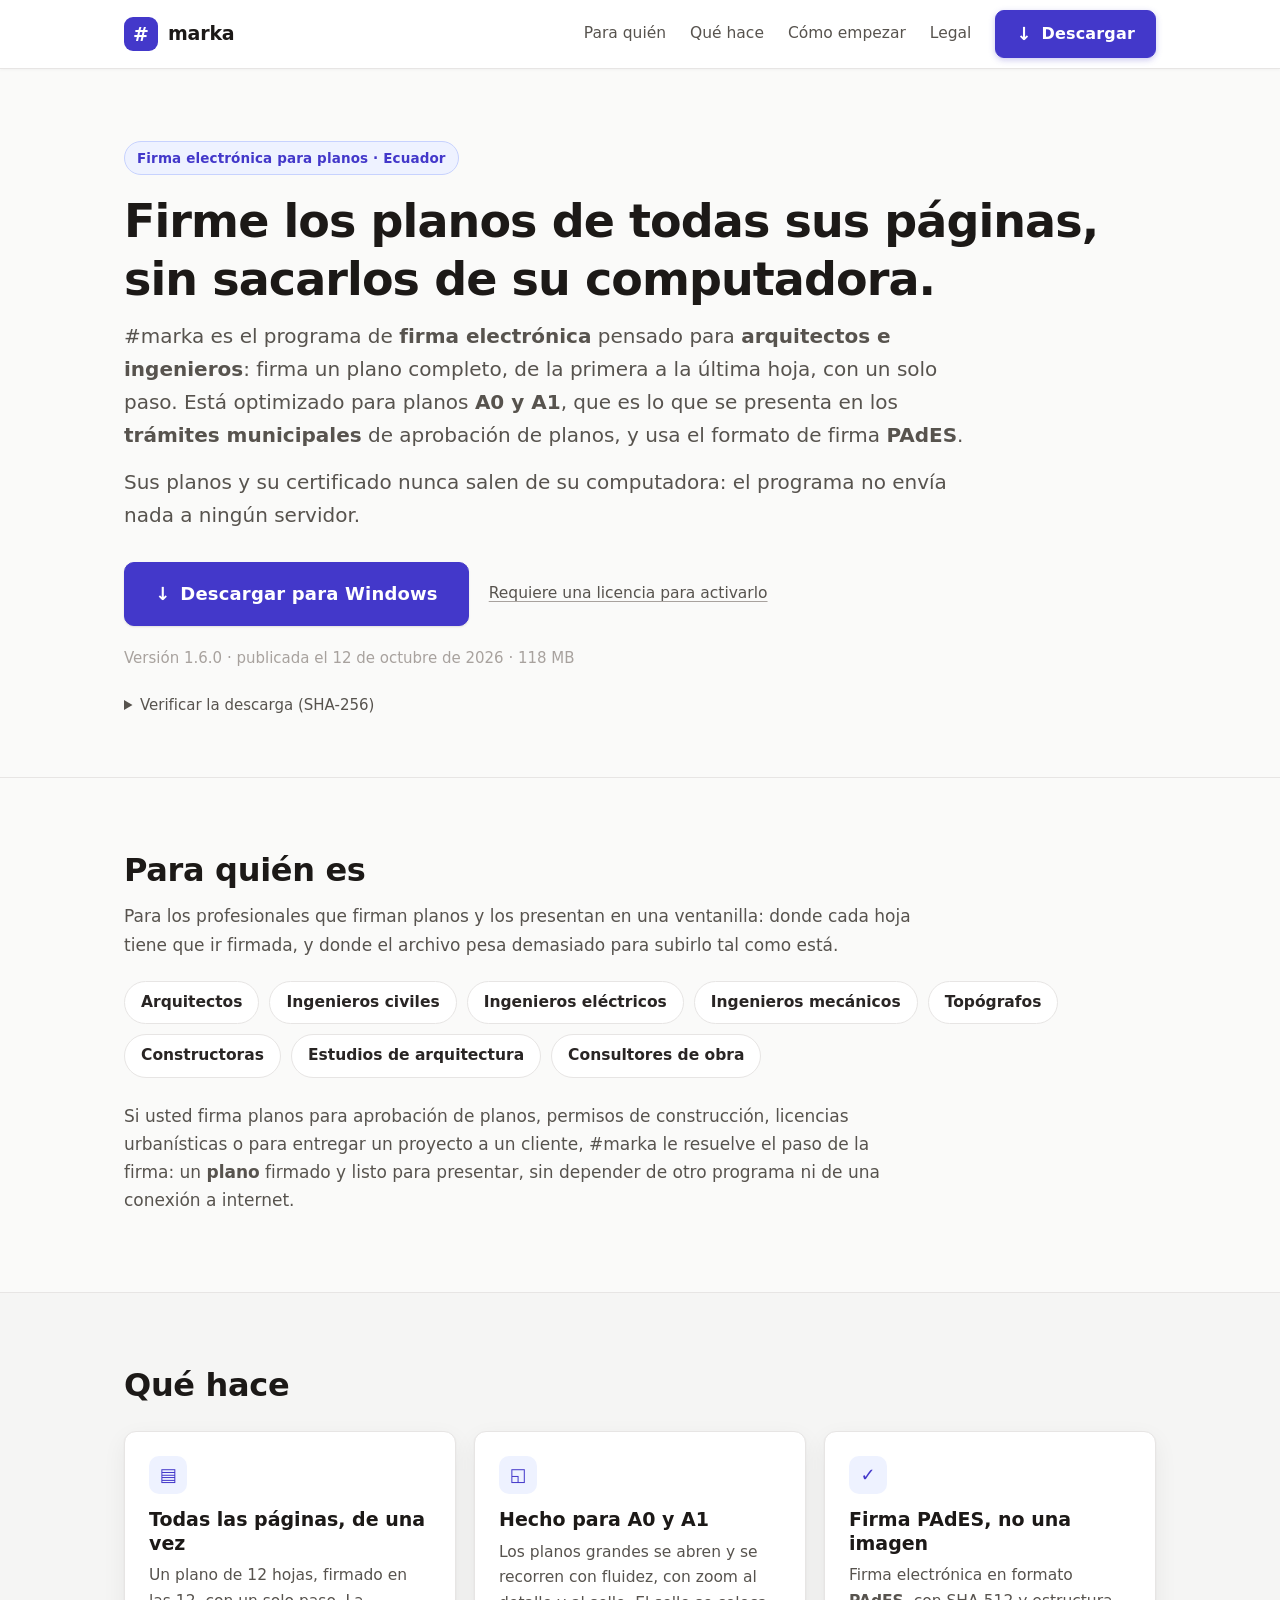
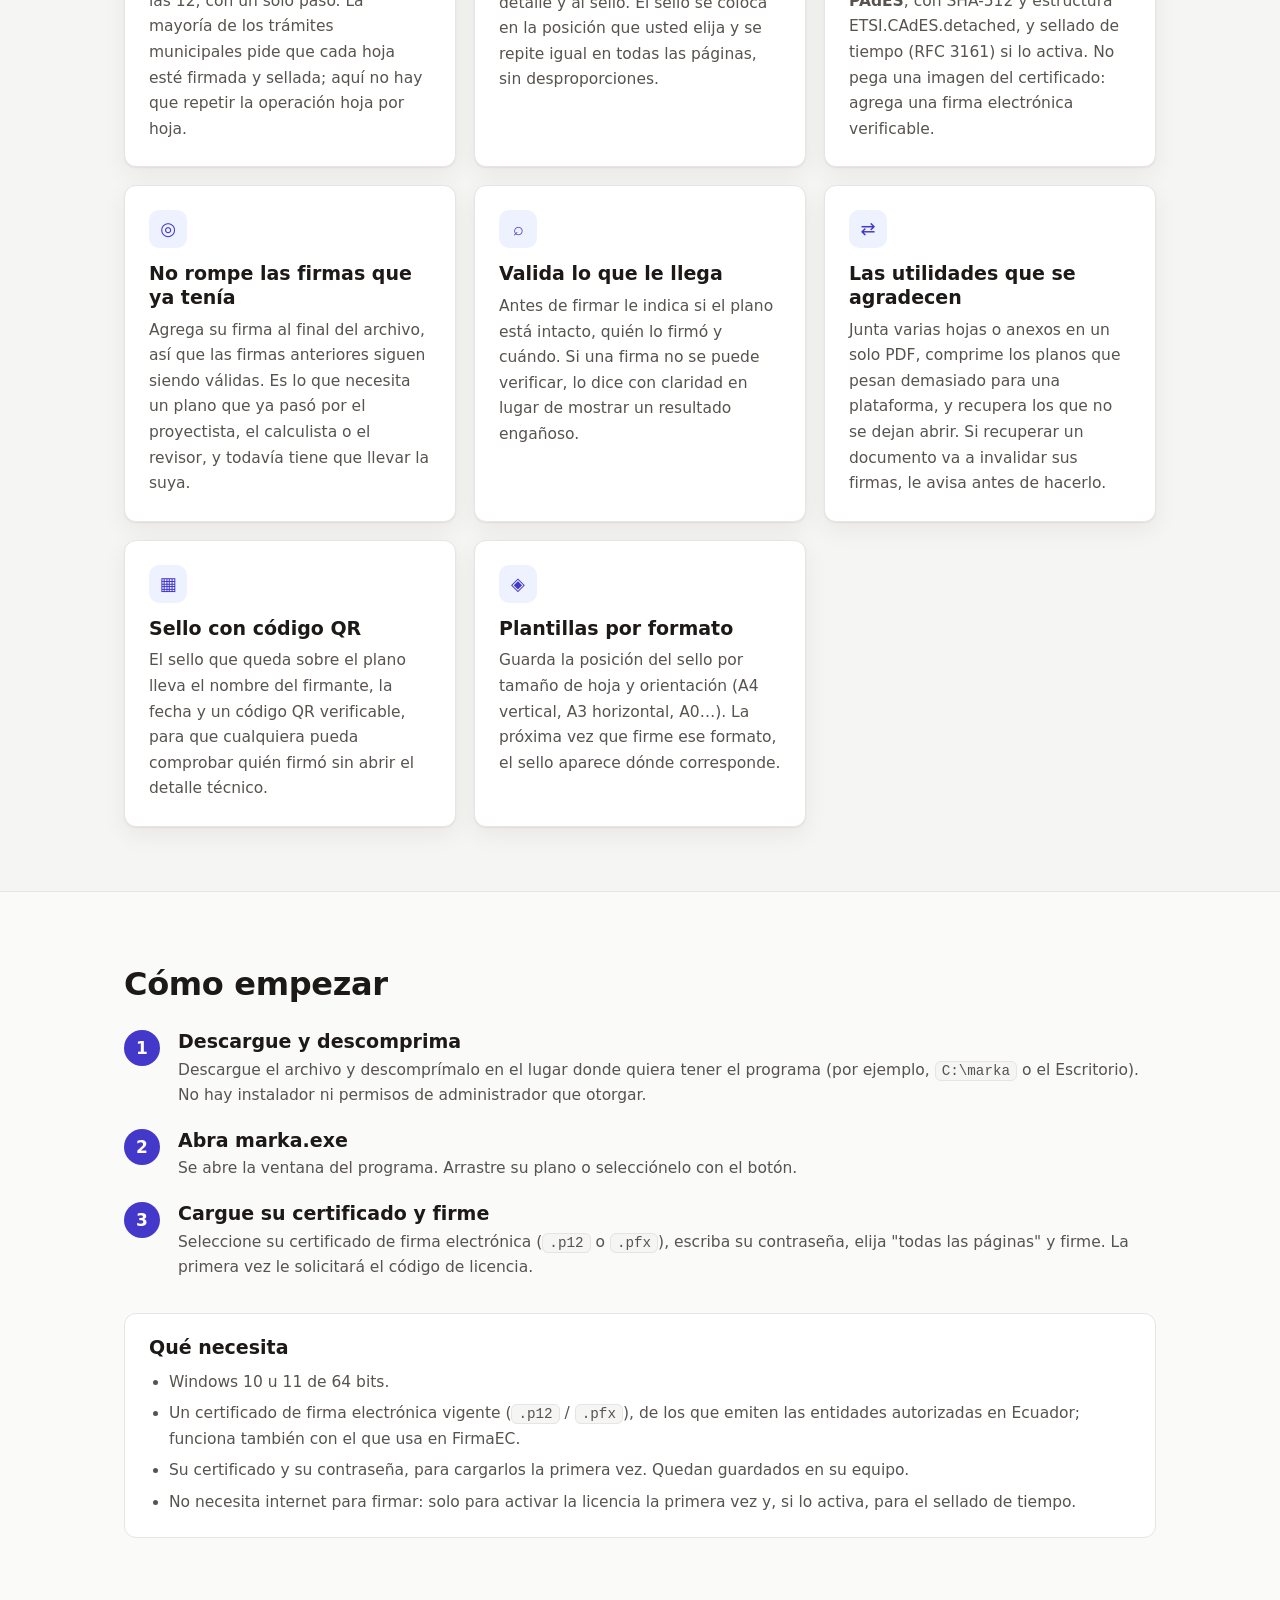
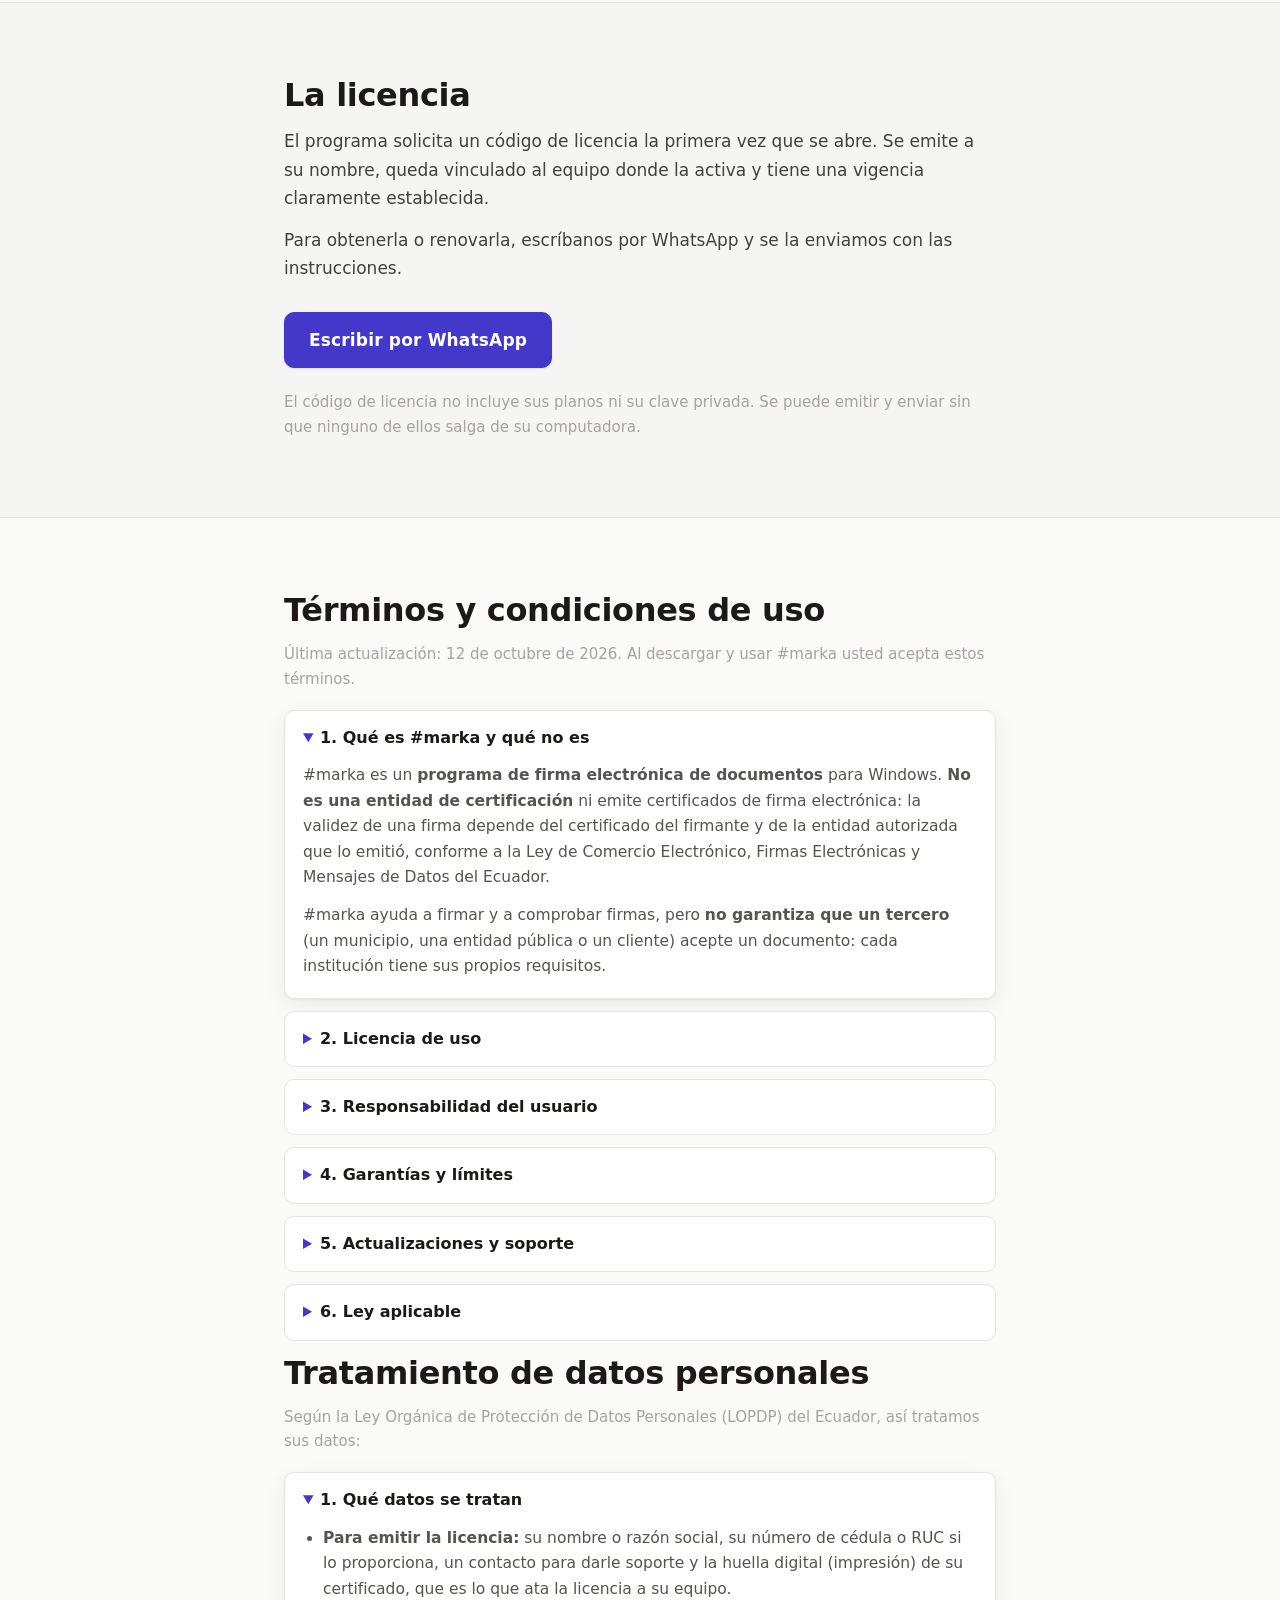
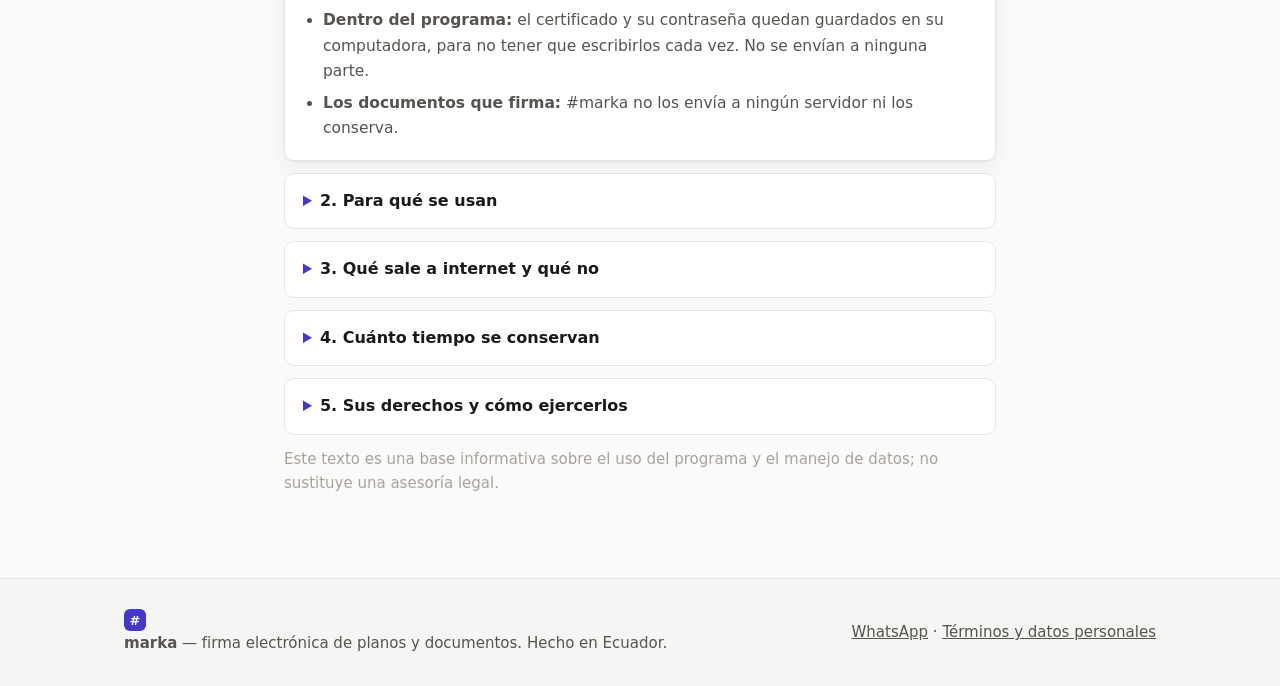
==== index.html @ deaefb33 "Contraste del boton de la barra: la regla del menu le ganaba en especificidad Medido en la pagina pu" ====
<!DOCTYPE html>
<html lang="es-EC">
<head>
<meta charset="utf-8">
<meta name="viewport" content="width=device-width, initial-scale=1">
<title>Firma electrónica de planos en Ecuador | #marka — firme planos A0 y A1</title>
<meta name="description" content="Firma electrónica de planos para arquitectos e ingenieros en Ecuador. Firme todas las páginas de un plano A0 o A1 de una vez, como piden los trámites municipales. Firma PAdES, sin subir los documentos a internet.">
<meta name="keywords" content="firma electronica Ecuador, firmar planos, firma de planos A0, firma electronica A1, arquitectos, ingenieros, tramites municipales, aprobacion de planos, PAdES, certificado de firma electronica">
<meta name="robots" content="index, follow">
<meta name="author" content="#marka">
<meta name="geo.region" content="EC">
<link rel="canonical" href="https://nova-21.github.io/marka/">
<link rel="icon" href="assets/marca.svg">
<link rel="stylesheet" href="styles.css?v=2">
<meta property="og:type" content="website">
<meta property="og:locale" content="es_EC">
<meta property="og:title" content="Firma electrónica de planos en Ecuador — #marka">
<meta property="og:description" content="Firme planos A0 y A1 en todas las páginas de una vez, con firma electrónica PAdES. Para arquitectos e ingenieros, sin subir los planos a internet.">
<meta property="og:url" content="https://nova-21.github.io/marka/">
<script type="application/ld+json">
{
  "@context": "https://schema.org",
  "@type": "SoftwareApplication",
  "name": "#marka",
  "alternateName": "marka firma electrónica de planos",
  "description": "Programa de firma electrónica para planos y documentos, pensado para arquitectos e ingenieros del Ecuador: firma todas las páginas de un plano A0 o A1 de una vez con firma PAdES, valida firmas existentes, une, comprime y repara PDF sin subir los documentos a internet.",
  "applicationCategory": "BusinessApplication",
  "applicationSubCategory": "Firma electrónica de documentos",
  "operatingSystem": "Windows 10, Windows 11 (64 bits)",
  "inLanguage": "es-EC",
  "areaServed": {"@type": "Country", "name": "Ecuador"},
  "featureList": [
    "Firma todas las páginas de un plano en un solo paso",
    "Optimizado para planos A0 y A1",
    "Firma electrónica PAdES (SHA-512, sellado de tiempo opcional)",
    "No invalida las firmas que el documento ya tenía",
    "Validación de firmas existentes",
    "Unir, comprimir y reparar PDF",
    "Código QR con los datos del firmante en el sello"
  ],
  "url": "https://nova-21.github.io/marka/",
  "downloadUrl": "https://github.com/nova-21/marka/releases/latest/download/marka-win64.zip",
  "publisher": {"@type": "Organization", "name": "#marka", "areaServed": "EC"}
}
</script>
</head>
<body>

<header class="barra">
  <div class="contenido fila">
    <a class="marca" href="#inicio">
      <span class="logo" aria-hidden="true">#</span>
      <span class="marca-texto">marka</span>
    </a>
    <nav class="navegacion">
      <a href="#para-quien">Para quién</a>
      <a href="#que-hace">Qué hace</a>
      <a href="#como">Cómo empezar</a>
      <a href="#legal">Legal</a>
      <a class="boton boton-descarga" href="#" data-descarga>
        <span class="icono-descarga" aria-hidden="true">↓</span> Descargar
      </a>
    </nav>
  </div>
</header>

<main id="inicio">

  <section class="presentacion">
    <div class="contenido">
      <p class="etiqueta">Firma electrónica para planos · Ecuador</p>
      <h1>Firme los planos de todas sus páginas, sin sacarlos de su computadora.</h1>
      <p class="entrada">
        #marka es el programa de <strong>firma electrónica</strong> pensado para
        <strong>arquitectos e ingenieros</strong>: firma un plano completo, de la primera a la última
        hoja, con un solo paso. Está optimizado para planos <strong>A0 y A1</strong>, que es lo que
        se presenta en los <strong>trámites municipales</strong> de aprobación de planos, y usa el
        formato de firma <strong>PAdES</strong>.
      </p>
      <p class="entrada">
        Sus planos y su certificado nunca salen de su computadora: el programa no envía nada a
        ningún servidor.
      </p>

      <div class="acciones">
        <a class="boton boton-grande" href="#" data-descarga>
          <span class="icono-descarga" aria-hidden="true">↓</span>
          Descargar para Windows
        </a>
        <a class="enlace-secundario" href="#licencia">Requiere una licencia para activarlo</a>
      </div>

      <p class="detalle-version">
        Versión <span data-version>1.6.0</span>
        <span data-fecha></span>
        <span data-peso></span>
      </p>
      <details class="firma-archivo">
        <summary>Verificar la descarga (SHA-256)</summary>
        <p>Al finalizar la descarga puede comprobar que el archivo llegó completo. El código debe
          coincidir exactamente con este:</p>
        <code data-sha256>—</code>
      </details>
    </div>
  </section>

  <section id="para-quien" class="bloque">
    <div class="contenido">
      <h2>Para quién es</h2>
      <p class="entrada-chica">
        Para los profesionales que firman planos y los presentan en una ventanilla: donde cada hoja
        tiene que ir firmada, y donde el archivo pesa demasiado para subirlo tal como está.
      </p>
      <div class="publico">
        <span class="chip">Arquitectos</span>
        <span class="chip">Ingenieros civiles</span>
        <span class="chip">Ingenieros eléctricos</span>
        <span class="chip">Ingenieros mecánicos</span>
        <span class="chip">Topógrafos</span>
        <span class="chip">Constructoras</span>
        <span class="chip">Estudios de arquitectura</span>
        <span class="chip">Consultores de obra</span>
      </div>
      <p class="entrada-chica">
        Si usted firma planos para aprobación de planos, permisos de construcción, licencias
        urbanísticas o para entregar un proyecto a un cliente, #marka le resuelve el paso de la
        firma: un <strong>plano</strong> firmado y listo para presentar, sin depender de otro
        programa ni de una conexión a internet.
      </p>
    </div>
  </section>

  <section id="que-hace" class="bloque bloque-suave">
    <div class="contenido">
      <h2>Qué hace</h2>
      <div class="tarjetas">

        <article class="tarjeta">
          <span class="simbolo" aria-hidden="true">▤</span>
          <h3>Todas las páginas, de una vez</h3>
          <p>Un plano de 12 hojas, firmado en las 12, con un solo paso. La mayoría de los trámites
            municipales pide que cada hoja esté firmada y sellada; aquí no hay que repetir la
            operación hoja por hoja.</p>
        </article>

        <article class="tarjeta">
          <span class="simbolo" aria-hidden="true">◱</span>
          <h3>Hecho para A0 y A1</h3>
          <p>Los planos grandes se abren y se recorren con fluidez, con zoom al detalle y al sello.
            El sello se coloca en la posición que usted elija y se repite igual en todas las
            páginas, sin desproporciones.</p>
        </article>

        <article class="tarjeta">
          <span class="simbolo" aria-hidden="true">✓</span>
          <h3>Firma PAdES, no una imagen</h3>
          <p>Firma electrónica en formato <strong>PAdES</strong>, con SHA-512 y estructura
            ETSI.CAdES.detached, y sellado de tiempo (RFC 3161) si lo activa. No pega una imagen
            del certificado: agrega una firma electrónica verificable.</p>
        </article>

        <article class="tarjeta">
          <span class="simbolo" aria-hidden="true">◎</span>
          <h3>No rompe las firmas que ya tenía</h3>
          <p>Agrega su firma al final del archivo, así que las firmas anteriores siguen siendo
            válidas. Es lo que necesita un plano que ya pasó por el proyectista, el calculista o el
            revisor, y todavía tiene que llevar la suya.</p>
        </article>

        <article class="tarjeta">
          <span class="simbolo" aria-hidden="true">⌕</span>
          <h3>Valida lo que le llega</h3>
          <p>Antes de firmar le indica si el plano está intacto, quién lo firmó y cuándo. Si una
            firma no se puede verificar, lo dice con claridad en lugar de mostrar un resultado
            engañoso.</p>
        </article>

        <article class="tarjeta">
          <span class="simbolo" aria-hidden="true">⇄</span>
          <h3>Las utilidades que se agradecen</h3>
          <p>Junta varias hojas o anexos en un solo PDF, comprime los planos que pesan demasiado
            para una plataforma, y recupera los que no se dejan abrir. Si recuperar un documento va
            a invalidar sus firmas, le avisa antes de hacerlo.</p>
        </article>

        <article class="tarjeta">
          <span class="simbolo" aria-hidden="true">▦</span>
          <h3>Sello con código QR</h3>
          <p>El sello que queda sobre el plano lleva el nombre del firmante, la fecha y un código QR
            verificable, para que cualquiera pueda comprobar quién firmó sin abrir el detalle
            técnico.</p>
        </article>

        <article class="tarjeta">
          <span class="simbolo" aria-hidden="true">◈</span>
          <h3>Plantillas por formato</h3>
          <p>Guarda la posición del sello por tamaño de hoja y orientación (A4 vertical, A3
            horizontal, A0…). La próxima vez que firme ese formato, el sello aparece dónde
            corresponde.</p>
        </article>

      </div>
    </div>
  </section>

  <section id="como" class="bloque">
    <div class="contenido">
      <h2>Cómo empezar</h2>
      <ol class="pasos">
        <li>
          <span class="numero">1</span>
          <div>
            <h3>Descargue y descomprima</h3>
            <p>Descargue el archivo y descomprímalo en el lugar donde quiera tener el programa
              (por ejemplo, <code>C:\marka</code> o el Escritorio). No hay instalador ni permisos de
              administrador que otorgar.</p>
          </div>
        </li>
        <li>
          <span class="numero">2</span>
          <div>
            <h3>Abra marka.exe</h3>
            <p>Se abre la ventana del programa. Arrastre su plano o selecciónelo con el botón.</p>
          </div>
        </li>
        <li>
          <span class="numero">3</span>
          <div>
            <h3>Cargue su certificado y firme</h3>
            <p>Seleccione su certificado de firma electrónica (<code>.p12</code> o <code>.pfx</code>),
              escriba su contraseña, elija "todas las páginas" y firme. La primera vez le solicitará
              el código de licencia.</p>
          </div>
        </li>
      </ol>

      <div class="requisitos">
        <h3>Qué necesita</h3>
        <ul>
          <li>Windows 10 u 11 de 64 bits.</li>
          <li>Un certificado de firma electrónica vigente (<code>.p12</code> / <code>.pfx</code>),
            de los que emiten las entidades autorizadas en Ecuador; funciona también con el que usa
            en FirmaEC.</li>
          <li>Su certificado y su contraseña, para cargarlos la primera vez. Quedan guardados en su
            equipo.</li>
          <li>No necesita internet para firmar: solo para activar la licencia la primera vez y, si
            lo activa, para el sellado de tiempo.</li>
        </ul>
      </div>
    </div>
  </section>

  <section id="licencia" class="bloque bloque-suave">
    <div class="contenido angosto">
      <h2>La licencia</h2>
      <p>
        El programa solicita un código de licencia la primera vez que se abre. Se emite a su nombre,
        queda vinculado al equipo donde la activa y tiene una vigencia claramente establecida.
      </p>
      <p>
        Para obtenerla o renovarla, escríbanos por WhatsApp y se la enviamos con las instrucciones.
      </p>
      <div class="acciones">
        <a class="boton" id="whatsapp" href="#">Escribir por WhatsApp</a>
      </div>
      <p class="nota">
        El código de licencia no incluye sus planos ni su clave privada. Se puede emitir y enviar
        sin que ninguno de ellos salga de su computadora.
      </p>
    </div>
  </section>

  <section id="legal" class="bloque">
    <div class="contenido angosto">
      <h2>Términos y condiciones de uso</h2>
      <p class="nota-legal">
        Última actualización: <span id="fecha-legal">2026</span>. Al descargar y usar #marka usted
        acepta estos términos.
      </p>

      <details class="legal" open>
        <summary>1. Qué es #marka y qué no es</summary>
        <p>
          #marka es un <strong>programa de firma electrónica de documentos</strong> para Windows.
          <strong>No es una entidad de certificación</strong> ni emite certificados de firma
          electrónica: la validez de una firma depende del certificado del firmante y de la entidad
          autorizada que lo emitió, conforme a la Ley de Comercio Electrónico, Firmas Electrónicas y
          Mensajes de Datos del Ecuador.
        </p>
        <p>
          #marka ayuda a firmar y a comprobar firmas, pero <strong>no garantiza que un tercero</strong>
          (un municipio, una entidad pública o un cliente) acepte un documento: cada institución tiene
          sus propios requisitos.
        </p>
      </details>

      <details class="legal">
        <summary>2. Licencia de uso</summary>
        <p>
          El programa se <strong>licencia, no se vende</strong>. La licencia es personal, para el
          equipo o los equipos que se indiquen al emitirla, y por el tiempo de vigencia acordado. No
          se permite redistribuir el programa, revenderlo, ni usar una licencia en un equipo para el
          que no fue emitida.
        </p>
      </details>

      <details class="legal">
        <summary>3. Responsabilidad del usuario</summary>
        <p>
          Usted es responsable de usar el programa conforme a la ley y a los requisitos de cada
          institución, de mantener la custodia de su certificado y de su contraseña, y del contenido
          de los documentos que firma. El programa nunca tiene acceso a su clave privada ni la
          envía a ninguna parte.
        </p>
      </details>

      <details class="legal">
        <summary>4. Garantías y límites</summary>
        <p>
          El programa se entrega <strong>"tal como está"</strong>. Se prueba cada versión antes de
          publicarla (incluido que el ejecutable arranque), pero no se garantiza que funcione sin
          interrupciones ni que sirva para un propósito específico. En la medida en que la ley lo
          permita, la responsabilidad total del proveedor se limita al valor pagado por la licencia.
        </p>
      </details>

      <details class="legal">
        <summary>5. Actualizaciones y soporte</summary>
        <p>
          Las versiones nuevas se publican en este sitio y se pueden descargar con la misma licencia
          mientras esté vigente. El soporte se atiende por WhatsApp. No hay obligación de entregar
          una versión futura ni de dar soporte más allá de la vigencia de la licencia.
        </p>
      </details>

      <details class="legal">
        <summary>6. Ley aplicable</summary>
        <p>
          Estos términos se rigen por las leyes de la <strong>República del Ecuador</strong>. Para
          cualquier controversia, las partes se someten a los jueces y tribunales competentes del
          domicilio del proveedor (Cuenca, Ecuador).
        </p>
      </details>

      <h2 id="datos">Tratamiento de datos personales</h2>
      <p class="nota-legal">
        Según la Ley Orgánica de Protección de Datos Personales (LOPDP) del Ecuador, así tratamos sus
        datos:
      </p>

      <details class="legal" open>
        <summary>1. Qué datos se tratan</summary>
        <ul>
          <li><strong>Para emitir la licencia:</strong> su nombre o razón social, su número de
            cédula o RUC si lo proporciona, un contacto para darle soporte y la huella digital
            (impresión) de su certificado, que es lo que ata la licencia a su equipo.</li>
          <li><strong>Dentro del programa:</strong> el certificado y su contraseña quedan
            guardados en su computadora, para no tener que escribirlos cada vez. No se envían a
            ninguna parte.</li>
          <li><strong>Los documentos que firma:</strong> #marka no los envía a ningún servidor ni los
            conserva.</li>
        </ul>
      </details>

      <details class="legal">
        <summary>2. Para qué se usan</summary>
        <p>
          Únicamente para entregar y activar la licencia, dar soporte cuando usted lo solicita y
          avisarle de versiones nuevas o vencimientos. <strong>No se venden ni se comparten con
          terceros</strong>, salvo obligación legal.
        </p>
      </details>

      <details class="legal">
        <summary>3. Qué sale a internet y qué no</summary>
        <p>
          Nada de sus planos ni de sus documentos. Lo único que puede salir es: el mensaje de
          WhatsApp que usted mismo envía si pide soporte, y —si activa el sellado de tiempo— el
          resumen del documento que se envía a la autoridad de sellado para obtener la marca de
          tiempo. En ese caso viaja una huella del documento, no el documento.
        </p>
      </details>

      <details class="legal">
        <summary>4. Cuánto tiempo se conservan</summary>
        <p>
          Los datos de la licencia se conservan mientras esté vigente y hasta dos años después, para
          poder verificar una renovación o un reemplazo de equipo. Si pide su eliminación antes, se
          borran, salvo aquello que la ley obligue a conservar.
        </p>
      </details>

      <details class="legal">
        <summary>5. Sus derechos y cómo ejercerlos</summary>
        <p>
          Puede pedir acceso, rectificación, actualización o eliminación de sus datos, y oponerse a
          recibir avisos. Se solicita por el mismo WhatsApp de soporte y se responde dentro de los
          plazos que fija la ley. El responsable del tratamiento es el titular del software #marka
          (Ecuador).
        </p>
      </details>

      <p class="nota-legal">
        Este texto es una base informativa sobre el uso del programa y el manejo de datos; no
        sustituye una asesoría legal.
      </p>
    </div>
  </section>

</main>

<footer>
  <div class="contenido fila-pie">
    <p>
      <span class="logo logo-chico" aria-hidden="true">#</span>
      <strong>marka</strong> — firma electrónica de planos y documentos. Hecho en Ecuador.
    </p>
    <p><a id="whatsapp-pie" href="#">WhatsApp</a> · <a href="#legal">Términos y datos personales</a></p>
  </div>
</footer>

<script src="sitio.js"></script>
</body>
</html>
---- styles.css ----
/* Paleta tomada del tema de la app (ui/theme.py): gris piedra + indigo. */

:root {
  --ink: #1C1917;
  --strong: #292524;
  --body: #44403C;
  --secondary: #57534E;
  --muted: #A8A29E;
  --superficie-0: #FAFAF9;
  --superficie-1: #F5F5F4;
  --superficie-2: #E7E5E4;
  --primary: #4338CA;
  --primary-hover: #3730A3;
  --primary-claro: #EEF2FF;
  --primary-borde: #C7D2FE;
  --blanco: #FFFFFF;
  --radio: 12px;
  --sombra: 0 1px 2px rgba(28, 25, 23, .06), 0 8px 24px rgba(28, 25, 23, .06);
  --ancho: 1080px;
}

* { box-sizing: border-box; }

html { scroll-behavior: smooth; }

body {
  margin: 0;
  background: var(--superficie-0);
  color: var(--body);
  font-family: "Segoe UI", system-ui, -apple-system, "Helvetica Neue", Arial, sans-serif;
  font-size: 17px;
  line-height: 1.65;
  -webkit-font-smoothing: antialiased;
}

.contenido {
  width: 100%;
  max-width: var(--ancho);
  margin: 0 auto;
  padding: 0 24px;
}

.contenido.angosto { max-width: 760px; }

h1, h2, h3 { color: var(--ink); line-height: 1.25; margin: 0 0 12px; }
h1 { font-size: clamp(30px, 4.6vw, 46px); letter-spacing: -.02em; }
h2 { font-size: clamp(24px, 3.4vw, 32px); letter-spacing: -.01em; margin-top: 8px; }
h3 { font-size: 19px; }
p { margin: 0 0 14px; }
a { color: var(--primary); }

code {
  font-family: "Cascadia Mono", "Consolas", monospace;
  font-size: .92em;
  background: var(--superficie-1);
  border: 1px solid var(--superficie-2);
  border-radius: 6px;
  padding: 1px 6px;
}

/* ── barra superior (fondo solido: el boton tiene que resaltar) ──── */

.barra {
  position: sticky;
  top: 0;
  z-index: 10;
  background: var(--blanco);
  border-bottom: 1px solid var(--superficie-2);
  box-shadow: 0 1px 3px rgba(28, 25, 23, .04);
}

.fila { display: flex; align-items: center; justify-content: space-between; gap: 16px; height: 68px; }

.marca { display: flex; align-items: center; gap: 10px; text-decoration: none; }

.logo {
  display: grid;
  place-items: center;
  width: 34px;
  height: 34px;
  border-radius: 9px;
  background: var(--primary);
  color: var(--blanco);
  font-weight: 700;
  font-size: 19px;
  line-height: 1;
}

.logo-chico { width: 22px; height: 22px; border-radius: 6px; font-size: 13px; vertical-align: -4px; }

.marca-texto { color: var(--ink); font-weight: 650; font-size: 19px; letter-spacing: -.01em; }

.navegacion { display: flex; align-items: center; gap: 24px; }
.navegacion a:not(.boton) { color: var(--secondary); text-decoration: none; font-size: 15.5px; }
.navegacion a:not(.boton):hover { color: var(--ink); }

/* ── botones ────────────────────────────────────────────────────── */

.boton {
  display: inline-flex;
  align-items: center;
  justify-content: center;
  gap: 10px;
  background: var(--primary);
  color: var(--blanco);
  text-decoration: none;
  font-weight: 650;
  letter-spacing: .01em;
  padding: 13px 24px;
  border-radius: 10px;
  border: 1px solid var(--primary);
  box-shadow: 0 1px 2px rgba(28, 25, 23, .12);
  transition: background .15s ease, box-shadow .15s ease;
}

.boton:hover { background: var(--primary-hover); border-color: var(--primary-hover); }
.boton:focus-visible { outline: 3px solid var(--primary-borde); outline-offset: 2px; }
.boton-grande { padding: 16px 30px; font-size: 18px; }

/* Boton de la barra: mismo trato que el principal, no una version apagada.
   Ojo con la especificidad: la regla del menu (.navegacion a) es mas especifica que .boton y le
   ganaba el color del texto, dejando gris oscuro sobre indigo (contraste 1.04). Por eso la regla
   del menu excluye .boton. */
.boton-descarga {
  padding: 10px 20px;
  font-size: 16px;
  border-radius: 9px;
  box-shadow: 0 2px 6px rgba(67, 56, 202, .28);
}

.icono-descarga { font-size: 18px; line-height: 1; font-weight: 700; }

.enlace-secundario {
  color: var(--secondary);
  font-size: 15.5px;
  text-decoration: underline;
  text-decoration-color: var(--muted);
  text-underline-offset: 3px;
}

.enlace-secundario:hover { color: var(--ink); }

/* ── presentación ───────────────────────────────────────────────── */

.presentacion { padding: 72px 0 60px; border-bottom: 1px solid var(--superficie-2); }

.etiqueta {
  display: inline-block;
  margin: 0 0 18px;
  padding: 5px 12px;
  border: 1px solid var(--primary-borde);
  background: var(--primary-claro);
  color: var(--primary);
  border-radius: 999px;
  font-size: 13.5px;
  font-weight: 650;
  letter-spacing: .01em;
}

.entrada { font-size: clamp(17px, 2.1vw, 20px); color: var(--secondary); max-width: 68ch; }
.entrada-chica { color: var(--secondary); max-width: 74ch; }

.acciones { display: flex; align-items: center; gap: 20px; flex-wrap: wrap; margin: 30px 0 20px; }

.detalle-version { color: var(--muted); font-size: 15px; margin: 0; }
.detalle-version span + span::before { content: " · "; }

.firma-archivo { margin-top: 22px; max-width: 680px; }
.firma-archivo summary { cursor: pointer; color: var(--secondary); font-size: 15px; }
.firma-archivo p { margin: 12px 0 8px; font-size: 15px; }
.firma-archivo code { display: block; word-break: break-all; padding: 10px 12px; color: var(--strong); }

/* ── bloques ────────────────────────────────────────────────────── */

.bloque { padding: 64px 0; border-bottom: 1px solid var(--superficie-2); }
.bloque-suave { background: var(--superficie-1); }

/* ── para quién ─────────────────────────────────────────────────── */

.publico { display: flex; flex-wrap: wrap; gap: 10px; margin: 22px 0 24px; }

.chip {
  background: var(--blanco);
  border: 1px solid var(--superficie-2);
  border-radius: 999px;
  padding: 8px 16px;
  font-size: 15.5px;
  color: var(--strong);
  font-weight: 550;
}

/* ── tarjetas ───────────────────────────────────────────────────── */

.tarjetas { display: grid; grid-template-columns: repeat(auto-fit, minmax(280px, 1fr)); gap: 18px; margin-top: 26px; }

.tarjeta {
  background: var(--blanco);
  border: 1px solid var(--superficie-2);
  border-radius: var(--radio);
  padding: 24px;
  box-shadow: var(--sombra);
}

.tarjeta h3 { margin-bottom: 8px; }
.tarjeta p { margin: 0; color: var(--secondary); font-size: 15.5px; }

.simbolo {
  display: grid;
  place-items: center;
  width: 38px;
  height: 38px;
  margin-bottom: 14px;
  border-radius: 10px;
  background: var(--primary-claro);
  color: var(--primary);
  font-size: 18px;
}

/* ── pasos ──────────────────────────────────────────────────────── */

.pasos { list-style: none; margin: 26px 0 0; padding: 0; display: grid; gap: 20px; }

.pasos li { display: flex; gap: 18px; align-items: flex-start; }

.numero {
  flex: 0 0 auto;
  display: grid;
  place-items: center;
  width: 36px;
  height: 36px;
  border-radius: 50%;
  background: var(--primary);
  color: var(--blanco);
  font-weight: 700;
}

.pasos h3 { margin-bottom: 4px; }
.pasos p { margin: 0; color: var(--secondary); font-size: 15.5px; }

.requisitos {
  margin-top: 32px;
  padding: 22px 24px;
  background: var(--blanco);
  border: 1px solid var(--superficie-2);
  border-radius: var(--radio);
}

.requisitos h3 { margin-bottom: 10px; }
.requisitos ul { margin: 0; padding-left: 20px; color: var(--secondary); font-size: 15.5px; }
.requisitos li + li { margin-top: 6px; }

.nota { margin-top: 22px; color: var(--muted); font-size: 15px; }

/* ── legal ──────────────────────────────────────────────────────── */

.nota-legal { color: var(--muted); font-size: 15px; margin: 0 0 18px; }

details.legal {
  background: var(--blanco);
  border: 1px solid var(--superficie-2);
  border-radius: 10px;
  padding: 14px 18px;
  margin-bottom: 12px;
}

details.legal[open] { box-shadow: var(--sombra); }

details.legal summary {
  cursor: pointer;
  font-weight: 600;
  color: var(--ink);
  font-size: 16px;
}

details.legal summary::marker { color: var(--primary); }
details.legal p, details.legal ul { margin: 12px 0 4px; color: var(--secondary); font-size: 15.5px; }
details.legal ul { padding-left: 20px; }
details.legal li + li { margin-top: 6px; }

/* ── pie ────────────────────────────────────────────────────────── */

footer { padding: 30px 0; background: var(--superficie-1); }
.fila-pie { display: flex; justify-content: space-between; align-items: center; gap: 16px; flex-wrap: wrap; }
footer p { margin: 0; color: var(--secondary); font-size: 15px; }
footer a { color: var(--secondary); }

@media (max-width: 760px) {
  .navegacion { gap: 14px; }
  .navegacion a:not(.boton) { display: none; }
  .presentacion { padding: 48px 0 42px; }
  .bloque { padding: 48px 0; }
}
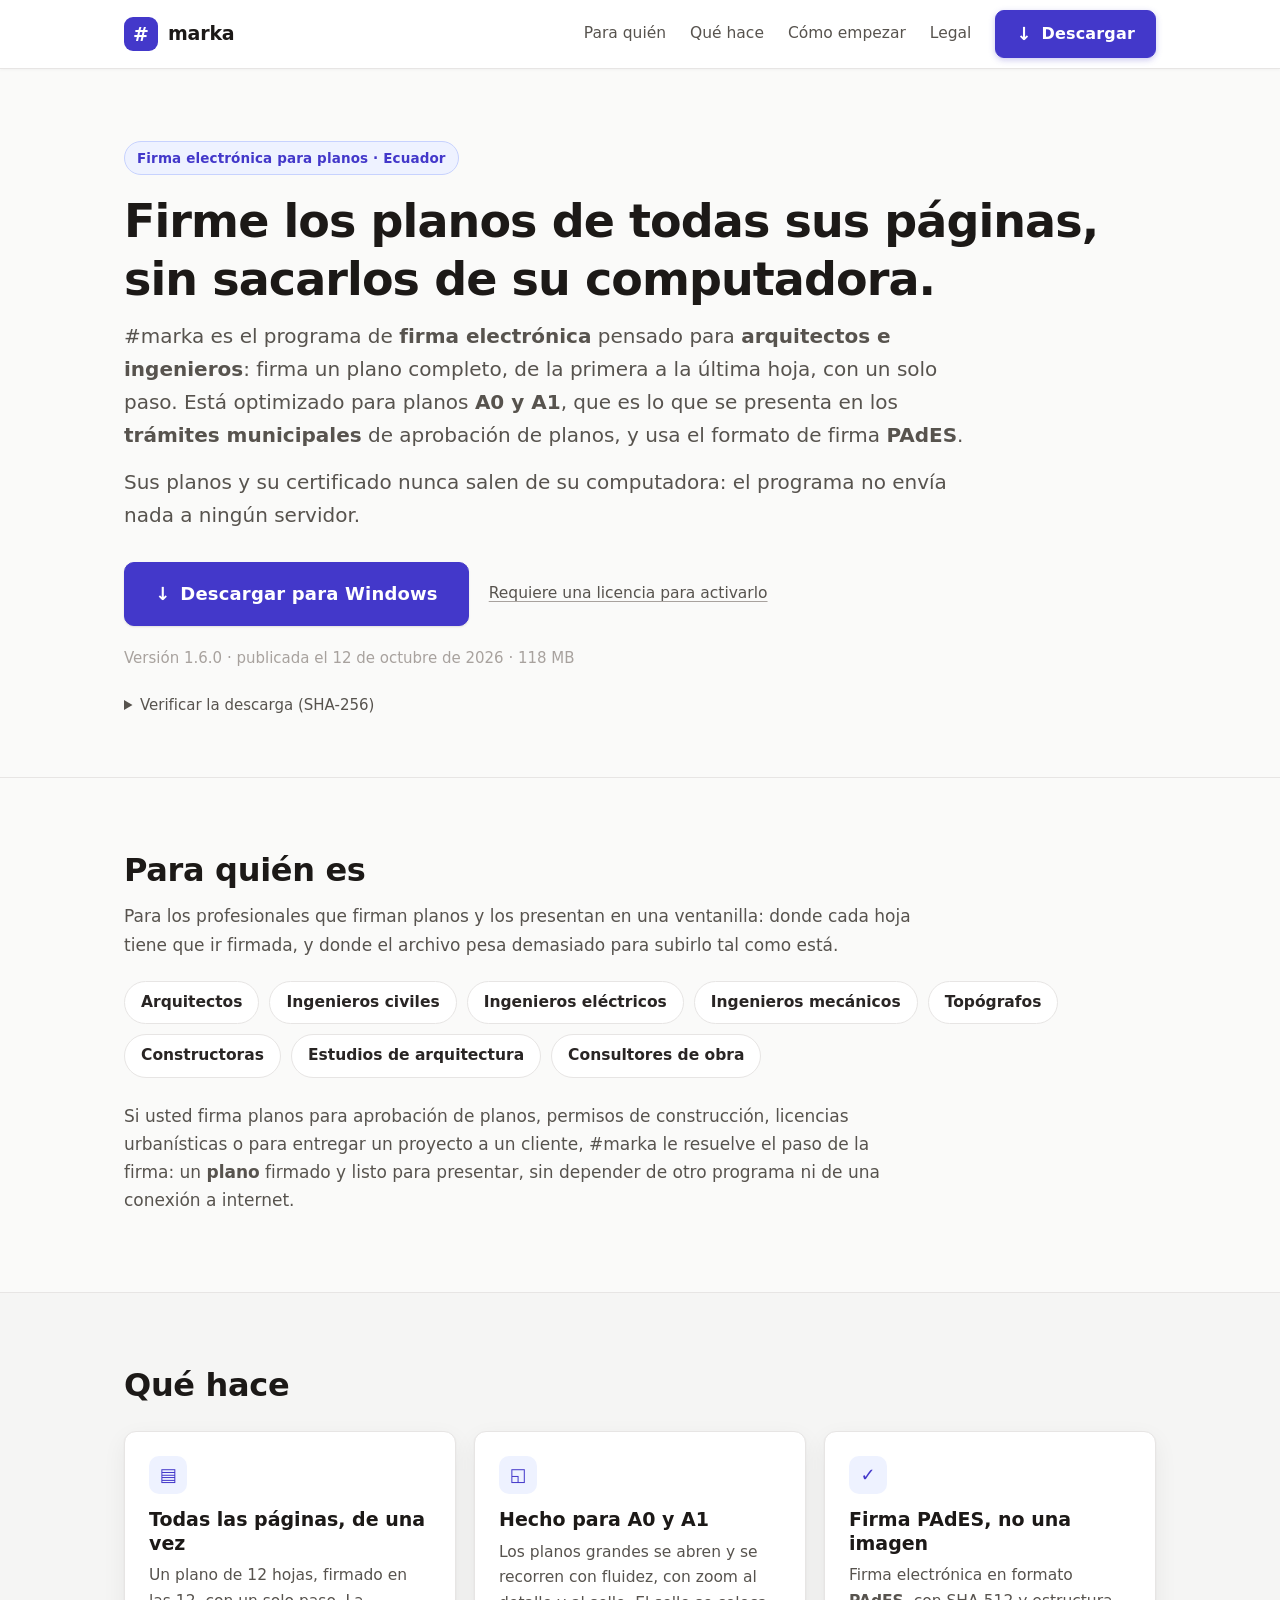
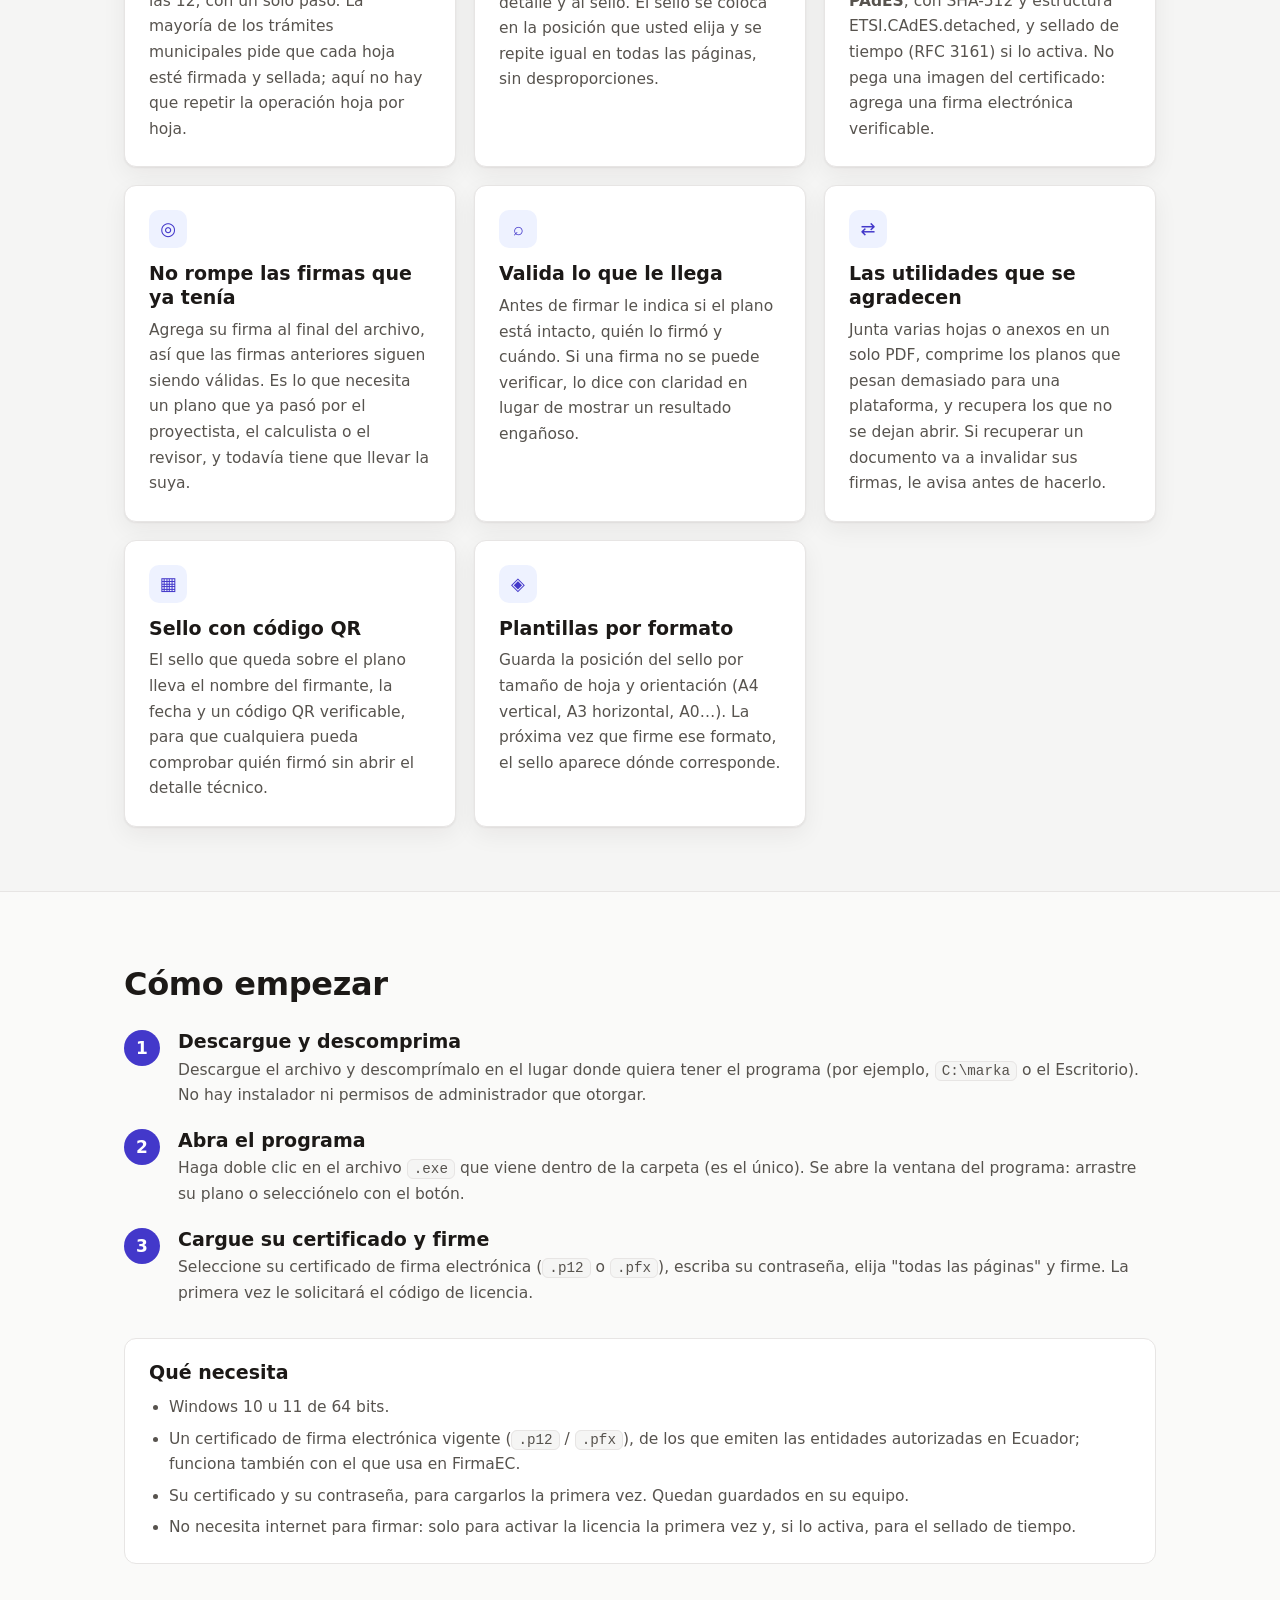
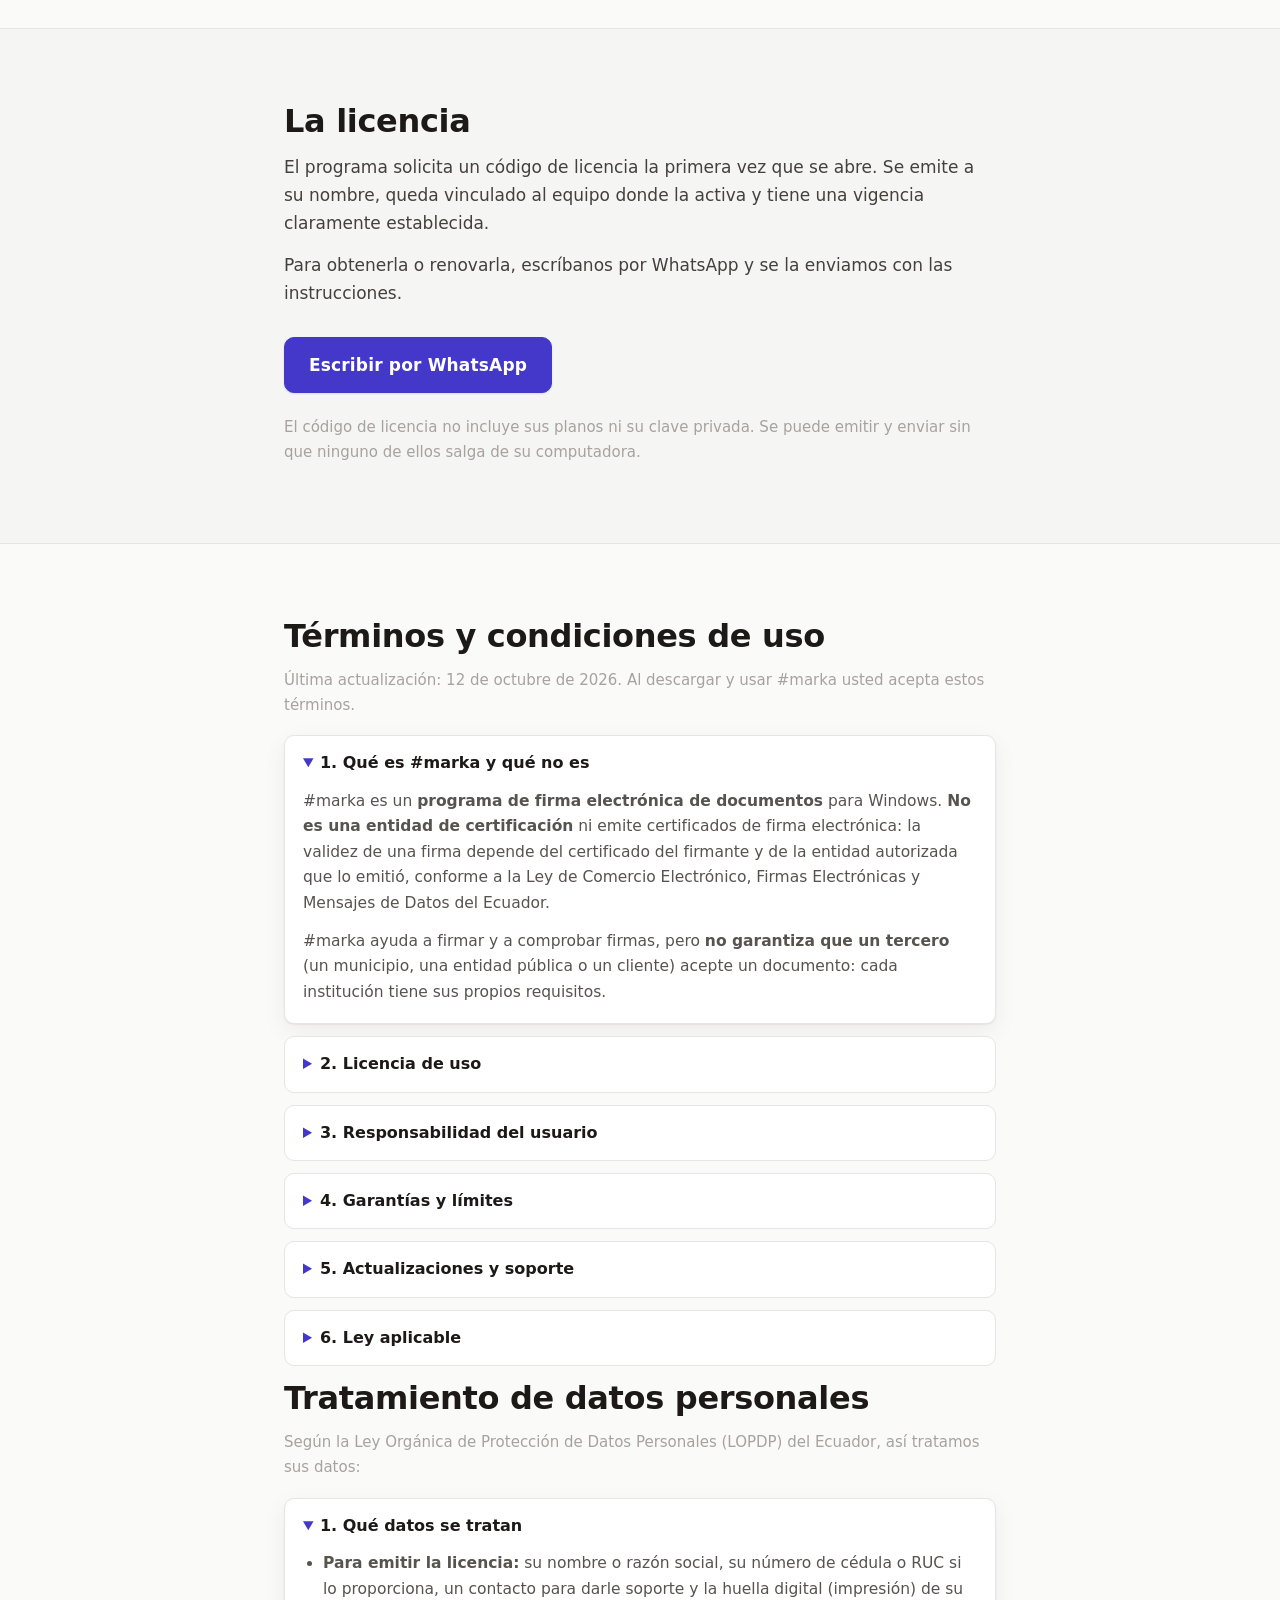
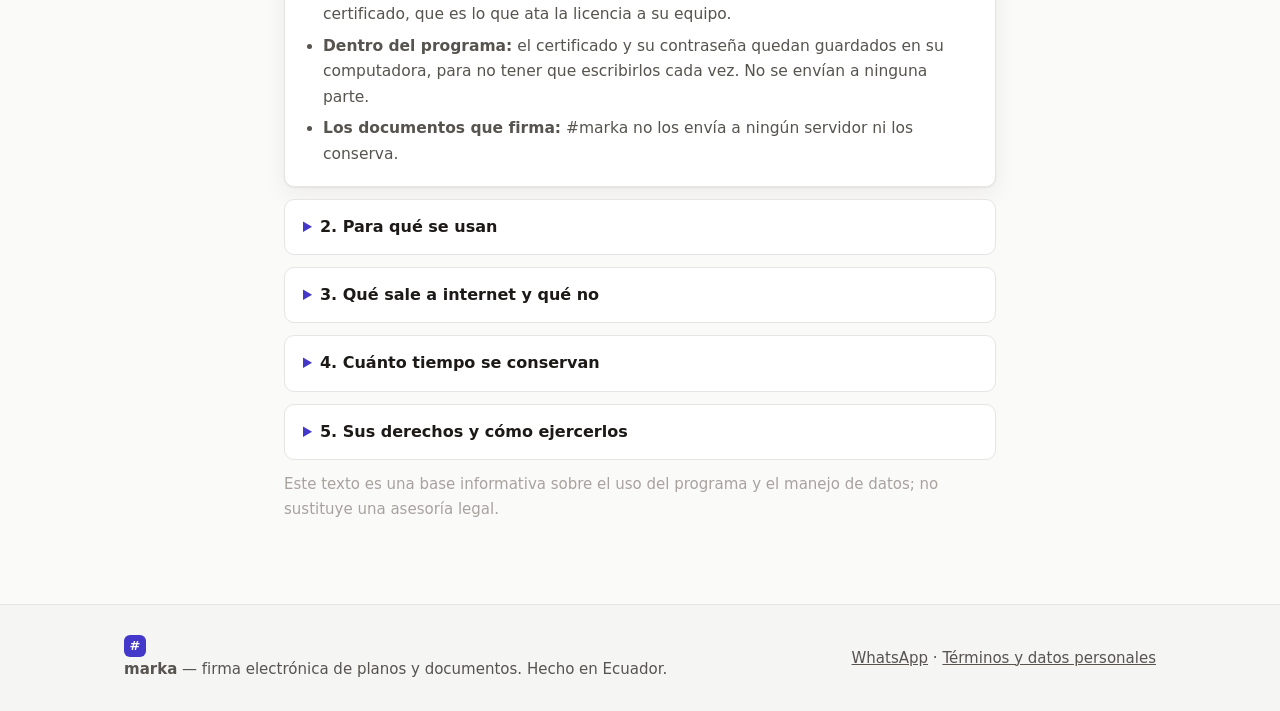
==== commit 16af14b6: "El paso de abrir el programa no nombra el ejecutable El zip publicado (1.6.0) todavia trae '#marka.e" ====
--- a/index.html
+++ b/index.html
@@ -219,8 +219,10 @@
         <li>
           <span class="numero">2</span>
           <div>
-            <h3>Abra marka.exe</h3>
-            <p>Se abre la ventana del programa. Arrastre su plano o selecciónelo con el botón.</p>
+            <h3>Abra el programa</h3>
+            <p>Haga doble clic en el archivo <code>.exe</code> que viene dentro de la carpeta (es el
+              único). Se abre la ventana del programa: arrastre su plano o selecciónelo con el
+              botón.</p>
           </div>
         </li>
         <li>
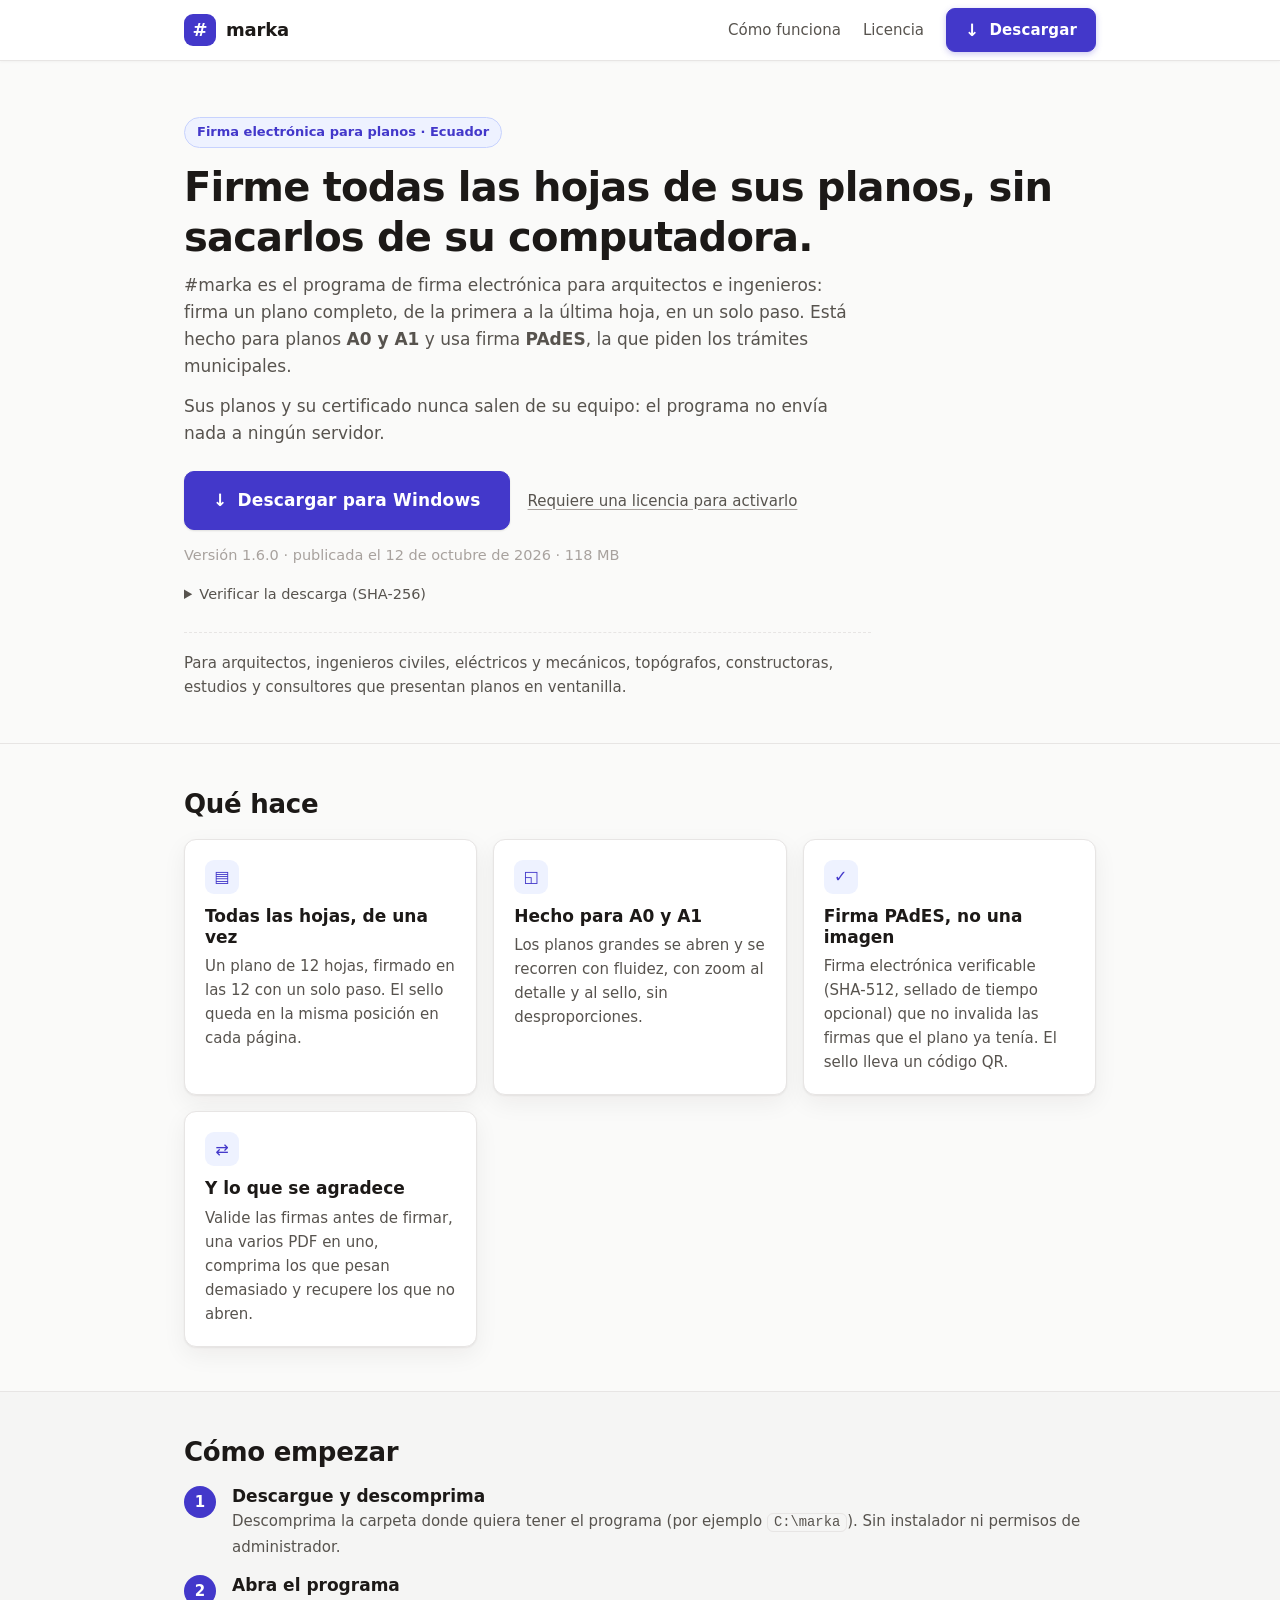
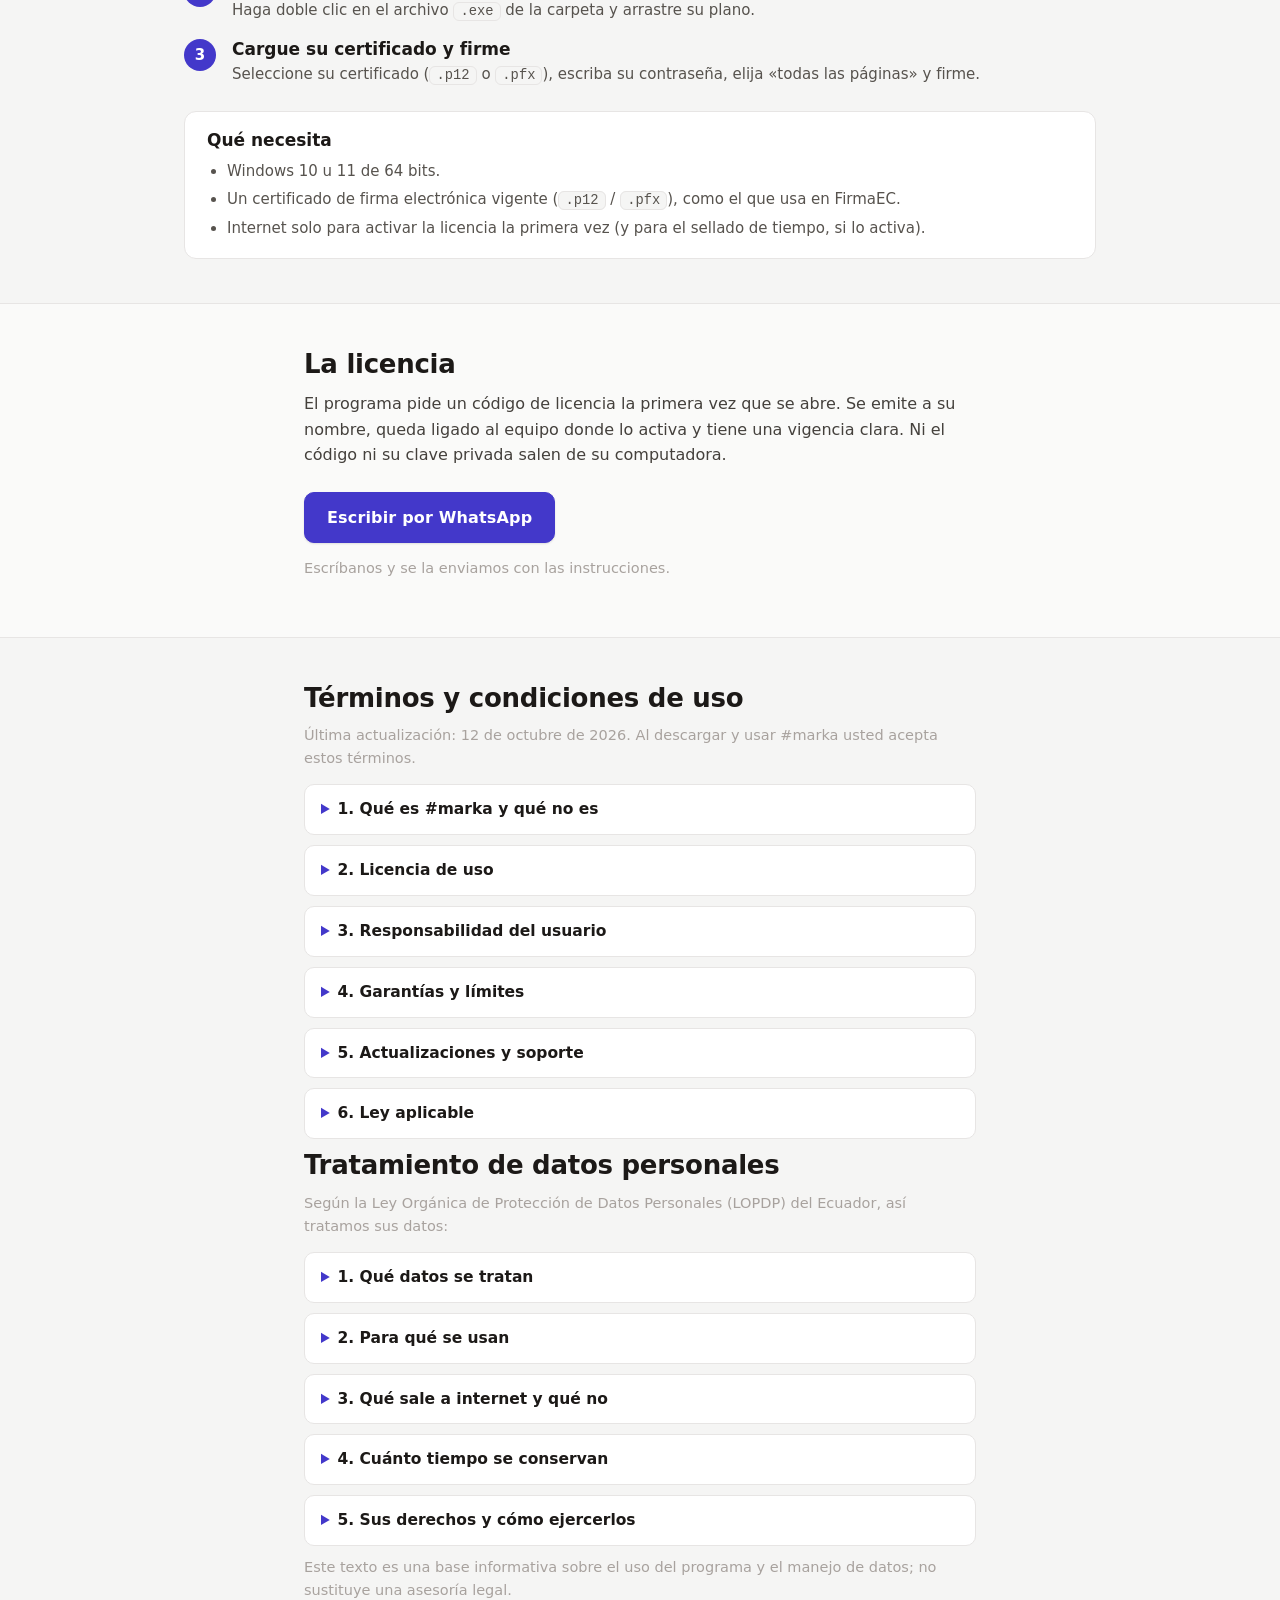
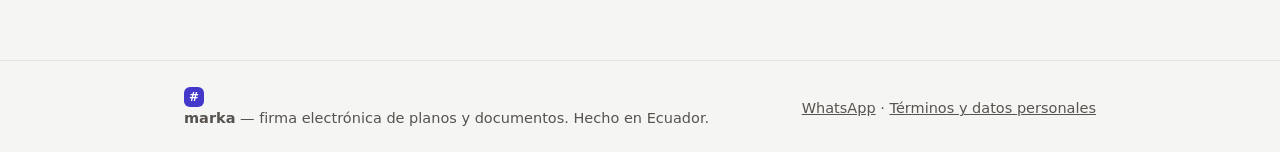
==== commit 3e70936c: "Rediseño del sitio: menos texto, navegación más simple, legal colapsado" ====
--- a/index.html
+++ b/index.html
@@ -11,7 +11,7 @@
 <meta name="geo.region" content="EC">
 <link rel="canonical" href="https://nova-21.github.io/marka/">
 <link rel="icon" href="assets/marca.svg">
-<link rel="stylesheet" href="styles.css?v=2">
+<link rel="stylesheet" href="styles.css?v=3">
 <meta property="og:type" content="website">
 <meta property="og:locale" content="es_EC">
 <meta property="og:title" content="Firma electrónica de planos en Ecuador — #marka">
@@ -53,10 +53,8 @@
       <span class="marca-texto">marka</span>
     </a>
     <nav class="navegacion">
-      <a href="#para-quien">Para quién</a>
-      <a href="#que-hace">Qué hace</a>
-      <a href="#como">Cómo empezar</a>
-      <a href="#legal">Legal</a>
+      <a href="#como">Cómo funciona</a>
+      <a href="#licencia">Licencia</a>
       <a class="boton boton-descarga" href="#" data-descarga>
         <span class="icono-descarga" aria-hidden="true">↓</span> Descargar
       </a>
@@ -69,17 +67,16 @@
   <section class="presentacion">
     <div class="contenido">
       <p class="etiqueta">Firma electrónica para planos · Ecuador</p>
-      <h1>Firme los planos de todas sus páginas, sin sacarlos de su computadora.</h1>
+      <h1>Firme todas las hojas de sus planos, sin sacarlos de su computadora.</h1>
       <p class="entrada">
-        #marka es el programa de <strong>firma electrónica</strong> pensado para
-        <strong>arquitectos e ingenieros</strong>: firma un plano completo, de la primera a la última
-        hoja, con un solo paso. Está optimizado para planos <strong>A0 y A1</strong>, que es lo que
-        se presenta en los <strong>trámites municipales</strong> de aprobación de planos, y usa el
-        formato de firma <strong>PAdES</strong>.
+        #marka es el programa de firma electrónica para arquitectos e ingenieros: firma un plano
+        completo, de la primera a la última hoja, en un solo paso. Está hecho para planos
+        <strong>A0 y A1</strong> y usa firma <strong>PAdES</strong>, la que piden los trámites
+        municipales.
       </p>
       <p class="entrada">
-        Sus planos y su certificado nunca salen de su computadora: el programa no envía nada a
-        ningún servidor.
+        Sus planos y su certificado nunca salen de su equipo: el programa no envía nada a ningún
+        servidor.
       </p>
 
       <div class="acciones">
@@ -101,109 +98,52 @@
           coincidir exactamente con este:</p>
         <code data-sha256>—</code>
       </details>
-    </div>
-  </section>
-
-  <section id="para-quien" class="bloque">
-    <div class="contenido">
-      <h2>Para quién es</h2>
-      <p class="entrada-chica">
-        Para los profesionales que firman planos y los presentan en una ventanilla: donde cada hoja
-        tiene que ir firmada, y donde el archivo pesa demasiado para subirlo tal como está.
-      </p>
-      <div class="publico">
-        <span class="chip">Arquitectos</span>
-        <span class="chip">Ingenieros civiles</span>
-        <span class="chip">Ingenieros eléctricos</span>
-        <span class="chip">Ingenieros mecánicos</span>
-        <span class="chip">Topógrafos</span>
-        <span class="chip">Constructoras</span>
-        <span class="chip">Estudios de arquitectura</span>
-        <span class="chip">Consultores de obra</span>
-      </div>
-      <p class="entrada-chica">
-        Si usted firma planos para aprobación de planos, permisos de construcción, licencias
-        urbanísticas o para entregar un proyecto a un cliente, #marka le resuelve el paso de la
-        firma: un <strong>plano</strong> firmado y listo para presentar, sin depender de otro
-        programa ni de una conexión a internet.
-      </p>
-    </div>
-  </section>
-
-  <section id="que-hace" class="bloque bloque-suave">
+
+      <p class="para-quien">
+        Para arquitectos, ingenieros civiles, eléctricos y mecánicos, topógrafos, constructoras,
+        estudios y consultores que presentan planos en ventanilla.
+      </p>
+    </div>
+  </section>
+
+  <section id="que-hace" class="bloque">
     <div class="contenido">
       <h2>Qué hace</h2>
       <div class="tarjetas">
 
         <article class="tarjeta">
           <span class="simbolo" aria-hidden="true">▤</span>
-          <h3>Todas las páginas, de una vez</h3>
-          <p>Un plano de 12 hojas, firmado en las 12, con un solo paso. La mayoría de los trámites
-            municipales pide que cada hoja esté firmada y sellada; aquí no hay que repetir la
-            operación hoja por hoja.</p>
+          <h3>Todas las hojas, de una vez</h3>
+          <p>Un plano de 12 hojas, firmado en las 12 con un solo paso. El sello queda en la misma
+            posición en cada página.</p>
         </article>
 
         <article class="tarjeta">
           <span class="simbolo" aria-hidden="true">◱</span>
           <h3>Hecho para A0 y A1</h3>
-          <p>Los planos grandes se abren y se recorren con fluidez, con zoom al detalle y al sello.
-            El sello se coloca en la posición que usted elija y se repite igual en todas las
-            páginas, sin desproporciones.</p>
+          <p>Los planos grandes se abren y se recorren con fluidez, con zoom al detalle y al sello,
+            sin desproporciones.</p>
         </article>
 
         <article class="tarjeta">
           <span class="simbolo" aria-hidden="true">✓</span>
           <h3>Firma PAdES, no una imagen</h3>
-          <p>Firma electrónica en formato <strong>PAdES</strong>, con SHA-512 y estructura
-            ETSI.CAdES.detached, y sellado de tiempo (RFC 3161) si lo activa. No pega una imagen
-            del certificado: agrega una firma electrónica verificable.</p>
-        </article>
-
-        <article class="tarjeta">
-          <span class="simbolo" aria-hidden="true">◎</span>
-          <h3>No rompe las firmas que ya tenía</h3>
-          <p>Agrega su firma al final del archivo, así que las firmas anteriores siguen siendo
-            válidas. Es lo que necesita un plano que ya pasó por el proyectista, el calculista o el
-            revisor, y todavía tiene que llevar la suya.</p>
-        </article>
-
-        <article class="tarjeta">
-          <span class="simbolo" aria-hidden="true">⌕</span>
-          <h3>Valida lo que le llega</h3>
-          <p>Antes de firmar le indica si el plano está intacto, quién lo firmó y cuándo. Si una
-            firma no se puede verificar, lo dice con claridad en lugar de mostrar un resultado
-            engañoso.</p>
+          <p>Firma electrónica verificable (SHA-512, sellado de tiempo opcional) que no invalida las
+            firmas que el plano ya tenía. El sello lleva un código QR.</p>
         </article>
 
         <article class="tarjeta">
           <span class="simbolo" aria-hidden="true">⇄</span>
-          <h3>Las utilidades que se agradecen</h3>
-          <p>Junta varias hojas o anexos en un solo PDF, comprime los planos que pesan demasiado
-            para una plataforma, y recupera los que no se dejan abrir. Si recuperar un documento va
-            a invalidar sus firmas, le avisa antes de hacerlo.</p>
+          <h3>Y lo que se agradece</h3>
+          <p>Valide las firmas antes de firmar, una varios PDF en uno, comprima los que pesan
+            demasiado y recupere los que no abren.</p>
         </article>
 
-        <article class="tarjeta">
-          <span class="simbolo" aria-hidden="true">▦</span>
-          <h3>Sello con código QR</h3>
-          <p>El sello que queda sobre el plano lleva el nombre del firmante, la fecha y un código QR
-            verificable, para que cualquiera pueda comprobar quién firmó sin abrir el detalle
-            técnico.</p>
-        </article>
-
-        <article class="tarjeta">
-          <span class="simbolo" aria-hidden="true">◈</span>
-          <h3>Plantillas por formato</h3>
-          <p>Guarda la posición del sello por tamaño de hoja y orientación (A4 vertical, A3
-            horizontal, A0…). La próxima vez que firme ese formato, el sello aparece dónde
-            corresponde.</p>
-        </article>
-
       </div>
     </div>
   </section>
 
-  <section id="como" class="bloque">
+  <section id="como" class="bloque bloque-suave">
     <div class="contenido">
       <h2>Cómo empezar</h2>
       <ol class="pasos">
@@ -211,27 +151,23 @@
           <span class="numero">1</span>
           <div>
             <h3>Descargue y descomprima</h3>
-            <p>Descargue el archivo y descomprímalo en el lugar donde quiera tener el programa
-              (por ejemplo, <code>C:\marka</code> o el Escritorio). No hay instalador ni permisos de
-              administrador que otorgar.</p>
+            <p>Descomprima la carpeta donde quiera tener el programa (por ejemplo
+              <code>C:\marka</code>). Sin instalador ni permisos de administrador.</p>
           </div>
         </li>
         <li>
           <span class="numero">2</span>
           <div>
             <h3>Abra el programa</h3>
-            <p>Haga doble clic en el archivo <code>.exe</code> que viene dentro de la carpeta (es el
-              único). Se abre la ventana del programa: arrastre su plano o selecciónelo con el
-              botón.</p>
+            <p>Haga doble clic en el archivo <code>.exe</code> de la carpeta y arrastre su plano.</p>
           </div>
         </li>
         <li>
           <span class="numero">3</span>
           <div>
             <h3>Cargue su certificado y firme</h3>
-            <p>Seleccione su certificado de firma electrónica (<code>.p12</code> o <code>.pfx</code>),
-              escriba su contraseña, elija "todas las páginas" y firme. La primera vez le solicitará
-              el código de licencia.</p>
+            <p>Seleccione su certificado (<code>.p12</code> o <code>.pfx</code>), escriba su
+              contraseña, elija «todas las páginas» y firme.</p>
           </div>
         </li>
       </ol>
@@ -241,38 +177,30 @@
         <ul>
           <li>Windows 10 u 11 de 64 bits.</li>
           <li>Un certificado de firma electrónica vigente (<code>.p12</code> / <code>.pfx</code>),
-            de los que emiten las entidades autorizadas en Ecuador; funciona también con el que usa
-            en FirmaEC.</li>
-          <li>Su certificado y su contraseña, para cargarlos la primera vez. Quedan guardados en su
-            equipo.</li>
-          <li>No necesita internet para firmar: solo para activar la licencia la primera vez y, si
-            lo activa, para el sellado de tiempo.</li>
+            como el que usa en FirmaEC.</li>
+          <li>Internet solo para activar la licencia la primera vez (y para el sellado de tiempo,
+            si lo activa).</li>
         </ul>
       </div>
     </div>
   </section>
 
-  <section id="licencia" class="bloque bloque-suave">
+  <section id="licencia" class="bloque">
     <div class="contenido angosto">
       <h2>La licencia</h2>
       <p>
-        El programa solicita un código de licencia la primera vez que se abre. Se emite a su nombre,
-        queda vinculado al equipo donde la activa y tiene una vigencia claramente establecida.
-      </p>
-      <p>
-        Para obtenerla o renovarla, escríbanos por WhatsApp y se la enviamos con las instrucciones.
+        El programa pide un código de licencia la primera vez que se abre. Se emite a su nombre,
+        queda ligado al equipo donde lo activa y tiene una vigencia clara. Ni el código ni su clave
+        privada salen de su computadora.
       </p>
       <div class="acciones">
         <a class="boton" id="whatsapp" href="#">Escribir por WhatsApp</a>
       </div>
-      <p class="nota">
-        El código de licencia no incluye sus planos ni su clave privada. Se puede emitir y enviar
-        sin que ninguno de ellos salga de su computadora.
-      </p>
-    </div>
-  </section>
-
-  <section id="legal" class="bloque">
+      <p class="nota">Escríbanos y se la enviamos con las instrucciones.</p>
+    </div>
+  </section>
+
+  <section id="legal" class="bloque bloque-suave">
     <div class="contenido angosto">
       <h2>Términos y condiciones de uso</h2>
       <p class="nota-legal">
@@ -280,7 +208,7 @@
         acepta estos términos.
       </p>
 
-      <details class="legal" open>
+      <details class="legal">
         <summary>1. Qué es #marka y qué no es</summary>
         <p>
           #marka es un <strong>programa de firma electrónica de documentos</strong> para Windows.
@@ -319,7 +247,7 @@
       <details class="legal">
         <summary>4. Garantías y límites</summary>
         <p>
-          El programa se entrega <strong>"tal como está"</strong>. Se prueba cada versión antes de
+          El programa se entrega <strong>«tal como está»</strong>. Se prueba cada versión antes de
           publicarla (incluido que el ejecutable arranque), pero no se garantiza que funcione sin
           interrupciones ni que sirva para un propósito específico. En la medida en que la ley lo
           permita, la responsabilidad total del proveedor se limita al valor pagado por la licencia.
@@ -350,7 +278,7 @@
         datos:
       </p>
 
-      <details class="legal" open>
+      <details class="legal">
         <summary>1. Qué datos se tratan</summary>
         <ul>
           <li><strong>Para emitir la licencia:</strong> su nombre o razón social, su número de
--- a/styles.css
+++ b/styles.css
@@ -16,7 +16,7 @@
   --blanco: #FFFFFF;
   --radio: 12px;
   --sombra: 0 1px 2px rgba(28, 25, 23, .06), 0 8px 24px rgba(28, 25, 23, .06);
-  --ancho: 1080px;
+  --ancho: 960px;
 }
 
 * { box-sizing: border-box; }
@@ -28,8 +28,8 @@
   background: var(--superficie-0);
   color: var(--body);
   font-family: "Segoe UI", system-ui, -apple-system, "Helvetica Neue", Arial, sans-serif;
-  font-size: 17px;
-  line-height: 1.65;
+  font-size: 16px;
+  line-height: 1.6;
   -webkit-font-smoothing: antialiased;
 }
 
@@ -40,13 +40,13 @@
   padding: 0 24px;
 }
 
-.contenido.angosto { max-width: 760px; }
-
-h1, h2, h3 { color: var(--ink); line-height: 1.25; margin: 0 0 12px; }
-h1 { font-size: clamp(30px, 4.6vw, 46px); letter-spacing: -.02em; }
-h2 { font-size: clamp(24px, 3.4vw, 32px); letter-spacing: -.01em; margin-top: 8px; }
-h3 { font-size: 19px; }
-p { margin: 0 0 14px; }
+.contenido.angosto { max-width: 720px; }
+
+h1, h2, h3 { color: var(--ink); line-height: 1.25; margin: 0 0 10px; }
+h1 { font-size: clamp(28px, 4.4vw, 40px); letter-spacing: -.02em; }
+h2 { font-size: clamp(21px, 3vw, 26px); letter-spacing: -.01em; }
+h3 { font-size: 17px; }
+p { margin: 0 0 12px; }
 a { color: var(--primary); }
 
 code {
@@ -58,7 +58,7 @@
   padding: 1px 6px;
 }
 
-/* ── barra superior (fondo solido: el boton tiene que resaltar) ──── */
+/* ── barra superior ──────────────────────────────────────────── */
 
 .barra {
   position: sticky;
@@ -69,32 +69,32 @@
   box-shadow: 0 1px 3px rgba(28, 25, 23, .04);
 }
 
-.fila { display: flex; align-items: center; justify-content: space-between; gap: 16px; height: 68px; }
+.fila { display: flex; align-items: center; justify-content: space-between; gap: 16px; height: 60px; }
 
 .marca { display: flex; align-items: center; gap: 10px; text-decoration: none; }
 
 .logo {
   display: grid;
   place-items: center;
-  width: 34px;
-  height: 34px;
+  width: 32px;
+  height: 32px;
   border-radius: 9px;
   background: var(--primary);
   color: var(--blanco);
   font-weight: 700;
-  font-size: 19px;
+  font-size: 18px;
   line-height: 1;
 }
 
-.logo-chico { width: 22px; height: 22px; border-radius: 6px; font-size: 13px; vertical-align: -4px; }
-
-.marca-texto { color: var(--ink); font-weight: 650; font-size: 19px; letter-spacing: -.01em; }
-
-.navegacion { display: flex; align-items: center; gap: 24px; }
-.navegacion a:not(.boton) { color: var(--secondary); text-decoration: none; font-size: 15.5px; }
+.logo-chico { width: 20px; height: 20px; border-radius: 6px; font-size: 12px; vertical-align: -4px; }
+
+.marca-texto { color: var(--ink); font-weight: 650; font-size: 18px; letter-spacing: -.01em; }
+
+.navegacion { display: flex; align-items: center; gap: 22px; }
+.navegacion a:not(.boton) { color: var(--secondary); text-decoration: none; font-size: 15px; }
 .navegacion a:not(.boton):hover { color: var(--ink); }
 
-/* ── botones ────────────────────────────────────────────────────── */
+/* ── botones ─────────────────────────────────────────────────── */
 
 .boton {
   display: inline-flex;
@@ -106,7 +106,7 @@
   text-decoration: none;
   font-weight: 650;
   letter-spacing: .01em;
-  padding: 13px 24px;
+  padding: 12px 22px;
   border-radius: 10px;
   border: 1px solid var(--primary);
   box-shadow: 0 1px 2px rgba(28, 25, 23, .12);
@@ -115,24 +115,21 @@
 
 .boton:hover { background: var(--primary-hover); border-color: var(--primary-hover); }
 .boton:focus-visible { outline: 3px solid var(--primary-borde); outline-offset: 2px; }
-.boton-grande { padding: 16px 30px; font-size: 18px; }
-
-/* Boton de la barra: mismo trato que el principal, no una version apagada.
-   Ojo con la especificidad: la regla del menu (.navegacion a) es mas especifica que .boton y le
-   ganaba el color del texto, dejando gris oscuro sobre indigo (contraste 1.04). Por eso la regla
-   del menu excluye .boton. */
+.boton-grande { padding: 15px 28px; font-size: 17px; }
+
+/* El menu (.navegacion a) es mas especifico que .boton: por eso lo excluye. */
 .boton-descarga {
-  padding: 10px 20px;
-  font-size: 16px;
+  padding: 9px 18px;
+  font-size: 15px;
   border-radius: 9px;
   box-shadow: 0 2px 6px rgba(67, 56, 202, .28);
 }
 
-.icono-descarga { font-size: 18px; line-height: 1; font-weight: 700; }
+.icono-descarga { font-size: 17px; line-height: 1; font-weight: 700; }
 
 .enlace-secundario {
   color: var(--secondary);
-  font-size: 15.5px;
+  font-size: 15px;
   text-decoration: underline;
   text-decoration-color: var(--muted);
   text-underline-offset: 3px;
@@ -140,127 +137,121 @@
 
 .enlace-secundario:hover { color: var(--ink); }
 
-/* ── presentación ───────────────────────────────────────────────── */
-
-.presentacion { padding: 72px 0 60px; border-bottom: 1px solid var(--superficie-2); }
+/* ── presentación ────────────────────────────────────────────── */
+
+.presentacion { padding: 56px 0 44px; border-bottom: 1px solid var(--superficie-2); }
 
 .etiqueta {
   display: inline-block;
-  margin: 0 0 18px;
-  padding: 5px 12px;
+  margin: 0 0 14px;
+  padding: 4px 12px;
   border: 1px solid var(--primary-borde);
   background: var(--primary-claro);
   color: var(--primary);
   border-radius: 999px;
-  font-size: 13.5px;
+  font-size: 13px;
   font-weight: 650;
-  letter-spacing: .01em;
-}
-
-.entrada { font-size: clamp(17px, 2.1vw, 20px); color: var(--secondary); max-width: 68ch; }
-.entrada-chica { color: var(--secondary); max-width: 74ch; }
-
-.acciones { display: flex; align-items: center; gap: 20px; flex-wrap: wrap; margin: 30px 0 20px; }
-
-.detalle-version { color: var(--muted); font-size: 15px; margin: 0; }
+}
+
+.entrada { font-size: 17px; color: var(--secondary); max-width: 62ch; }
+
+.acciones { display: flex; align-items: center; gap: 18px; flex-wrap: wrap; margin: 24px 0 14px; }
+
+.detalle-version { color: var(--muted); font-size: 14.5px; margin: 0; }
 .detalle-version span + span::before { content: " · "; }
 
-.firma-archivo { margin-top: 22px; max-width: 680px; }
-.firma-archivo summary { cursor: pointer; color: var(--secondary); font-size: 15px; }
-.firma-archivo p { margin: 12px 0 8px; font-size: 15px; }
+.firma-archivo { margin-top: 16px; max-width: 680px; }
+.firma-archivo summary { cursor: pointer; color: var(--secondary); font-size: 14.5px; }
+.firma-archivo p { margin: 10px 0 8px; font-size: 14.5px; }
 .firma-archivo code { display: block; word-break: break-all; padding: 10px 12px; color: var(--strong); }
 
-/* ── bloques ────────────────────────────────────────────────────── */
-
-.bloque { padding: 64px 0; border-bottom: 1px solid var(--superficie-2); }
+.para-quien {
+  margin: 26px 0 0;
+  padding-top: 18px;
+  border-top: 1px dashed var(--superficie-2);
+  color: var(--secondary);
+  font-size: 15px;
+  max-width: 72ch;
+}
+
+/* ── bloques ─────────────────────────────────────────────────── */
+
+.bloque { padding: 44px 0; border-bottom: 1px solid var(--superficie-2); }
 .bloque-suave { background: var(--superficie-1); }
 
-/* ── para quién ─────────────────────────────────────────────────── */
-
-.publico { display: flex; flex-wrap: wrap; gap: 10px; margin: 22px 0 24px; }
-
-.chip {
-  background: var(--blanco);
-  border: 1px solid var(--superficie-2);
-  border-radius: 999px;
-  padding: 8px 16px;
-  font-size: 15.5px;
-  color: var(--strong);
-  font-weight: 550;
-}
-
-/* ── tarjetas ───────────────────────────────────────────────────── */
-
-.tarjetas { display: grid; grid-template-columns: repeat(auto-fit, minmax(280px, 1fr)); gap: 18px; margin-top: 26px; }
+/* ── tarjetas ────────────────────────────────────────────────── */
+
+.tarjetas { display: grid; grid-template-columns: repeat(auto-fit, minmax(260px, 1fr)); gap: 16px; margin-top: 18px; }
 
 .tarjeta {
   background: var(--blanco);
   border: 1px solid var(--superficie-2);
   border-radius: var(--radio);
-  padding: 24px;
+  padding: 20px;
   box-shadow: var(--sombra);
 }
 
-.tarjeta h3 { margin-bottom: 8px; }
-.tarjeta p { margin: 0; color: var(--secondary); font-size: 15.5px; }
+.tarjeta h3 { margin-bottom: 6px; }
+.tarjeta p { margin: 0; color: var(--secondary); font-size: 15px; }
 
 .simbolo {
   display: grid;
   place-items: center;
-  width: 38px;
-  height: 38px;
-  margin-bottom: 14px;
-  border-radius: 10px;
+  width: 34px;
+  height: 34px;
+  margin-bottom: 12px;
+  border-radius: 9px;
   background: var(--primary-claro);
   color: var(--primary);
-  font-size: 18px;
-}
-
-/* ── pasos ──────────────────────────────────────────────────────── */
-
-.pasos { list-style: none; margin: 26px 0 0; padding: 0; display: grid; gap: 20px; }
-
-.pasos li { display: flex; gap: 18px; align-items: flex-start; }
+  font-size: 16px;
+}
+
+/* ── pasos ───────────────────────────────────────────────────── */
+
+.pasos { list-style: none; margin: 18px 0 0; padding: 0; display: grid; gap: 16px; }
+
+.pasos li { display: flex; gap: 16px; align-items: flex-start; }
 
 .numero {
   flex: 0 0 auto;
   display: grid;
   place-items: center;
-  width: 36px;
-  height: 36px;
+  width: 32px;
+  height: 32px;
   border-radius: 50%;
   background: var(--primary);
   color: var(--blanco);
   font-weight: 700;
-}
-
-.pasos h3 { margin-bottom: 4px; }
-.pasos p { margin: 0; color: var(--secondary); font-size: 15.5px; }
+  font-size: 15px;
+}
+
+.pasos h3 { margin-bottom: 2px; }
+.pasos p { margin: 0; color: var(--secondary); font-size: 15px; }
 
 .requisitos {
-  margin-top: 32px;
-  padding: 22px 24px;
+  margin-top: 24px;
+  padding: 18px 22px;
   background: var(--blanco);
   border: 1px solid var(--superficie-2);
   border-radius: var(--radio);
 }
 
-.requisitos h3 { margin-bottom: 10px; }
-.requisitos ul { margin: 0; padding-left: 20px; color: var(--secondary); font-size: 15.5px; }
-.requisitos li + li { margin-top: 6px; }
-
-.nota { margin-top: 22px; color: var(--muted); font-size: 15px; }
-
-/* ── legal ──────────────────────────────────────────────────────── */
-
-.nota-legal { color: var(--muted); font-size: 15px; margin: 0 0 18px; }
+.requisitos h3 { margin-bottom: 8px; }
+.requisitos ul { margin: 0; padding-left: 20px; color: var(--secondary); font-size: 15px; }
+.requisitos li + li { margin-top: 4px; }
+
+.nota { margin-top: 14px; color: var(--muted); font-size: 14.5px; }
+
+/* ── legal ───────────────────────────────────────────────────── */
+
+.nota-legal { color: var(--muted); font-size: 14.5px; margin: 0 0 14px; }
 
 details.legal {
   background: var(--blanco);
   border: 1px solid var(--superficie-2);
   border-radius: 10px;
-  padding: 14px 18px;
-  margin-bottom: 12px;
+  padding: 12px 16px;
+  margin-bottom: 10px;
 }
 
 details.legal[open] { box-shadow: var(--sombra); }
@@ -269,24 +260,25 @@
   cursor: pointer;
   font-weight: 600;
   color: var(--ink);
-  font-size: 16px;
+  font-size: 15.5px;
 }
 
 details.legal summary::marker { color: var(--primary); }
-details.legal p, details.legal ul { margin: 12px 0 4px; color: var(--secondary); font-size: 15.5px; }
+details.legal p, details.legal ul { margin: 10px 0 4px; color: var(--secondary); font-size: 15px; }
 details.legal ul { padding-left: 20px; }
-details.legal li + li { margin-top: 6px; }
-
-/* ── pie ────────────────────────────────────────────────────────── */
-
-footer { padding: 30px 0; background: var(--superficie-1); }
+details.legal li + li { margin-top: 4px; }
+
+/* ── pie ─────────────────────────────────────────────────────── */
+
+footer { padding: 26px 0; background: var(--superficie-1); }
 .fila-pie { display: flex; justify-content: space-between; align-items: center; gap: 16px; flex-wrap: wrap; }
-footer p { margin: 0; color: var(--secondary); font-size: 15px; }
+footer p { margin: 0; color: var(--secondary); font-size: 14.5px; }
 footer a { color: var(--secondary); }
 
 @media (max-width: 760px) {
   .navegacion { gap: 14px; }
   .navegacion a:not(.boton) { display: none; }
-  .presentacion { padding: 48px 0 42px; }
-  .bloque { padding: 48px 0; }
-}
+  .presentacion { padding: 40px 0 34px; }
+  .bloque { padding: 36px 0; }
+  .acciones { gap: 14px; }
+}
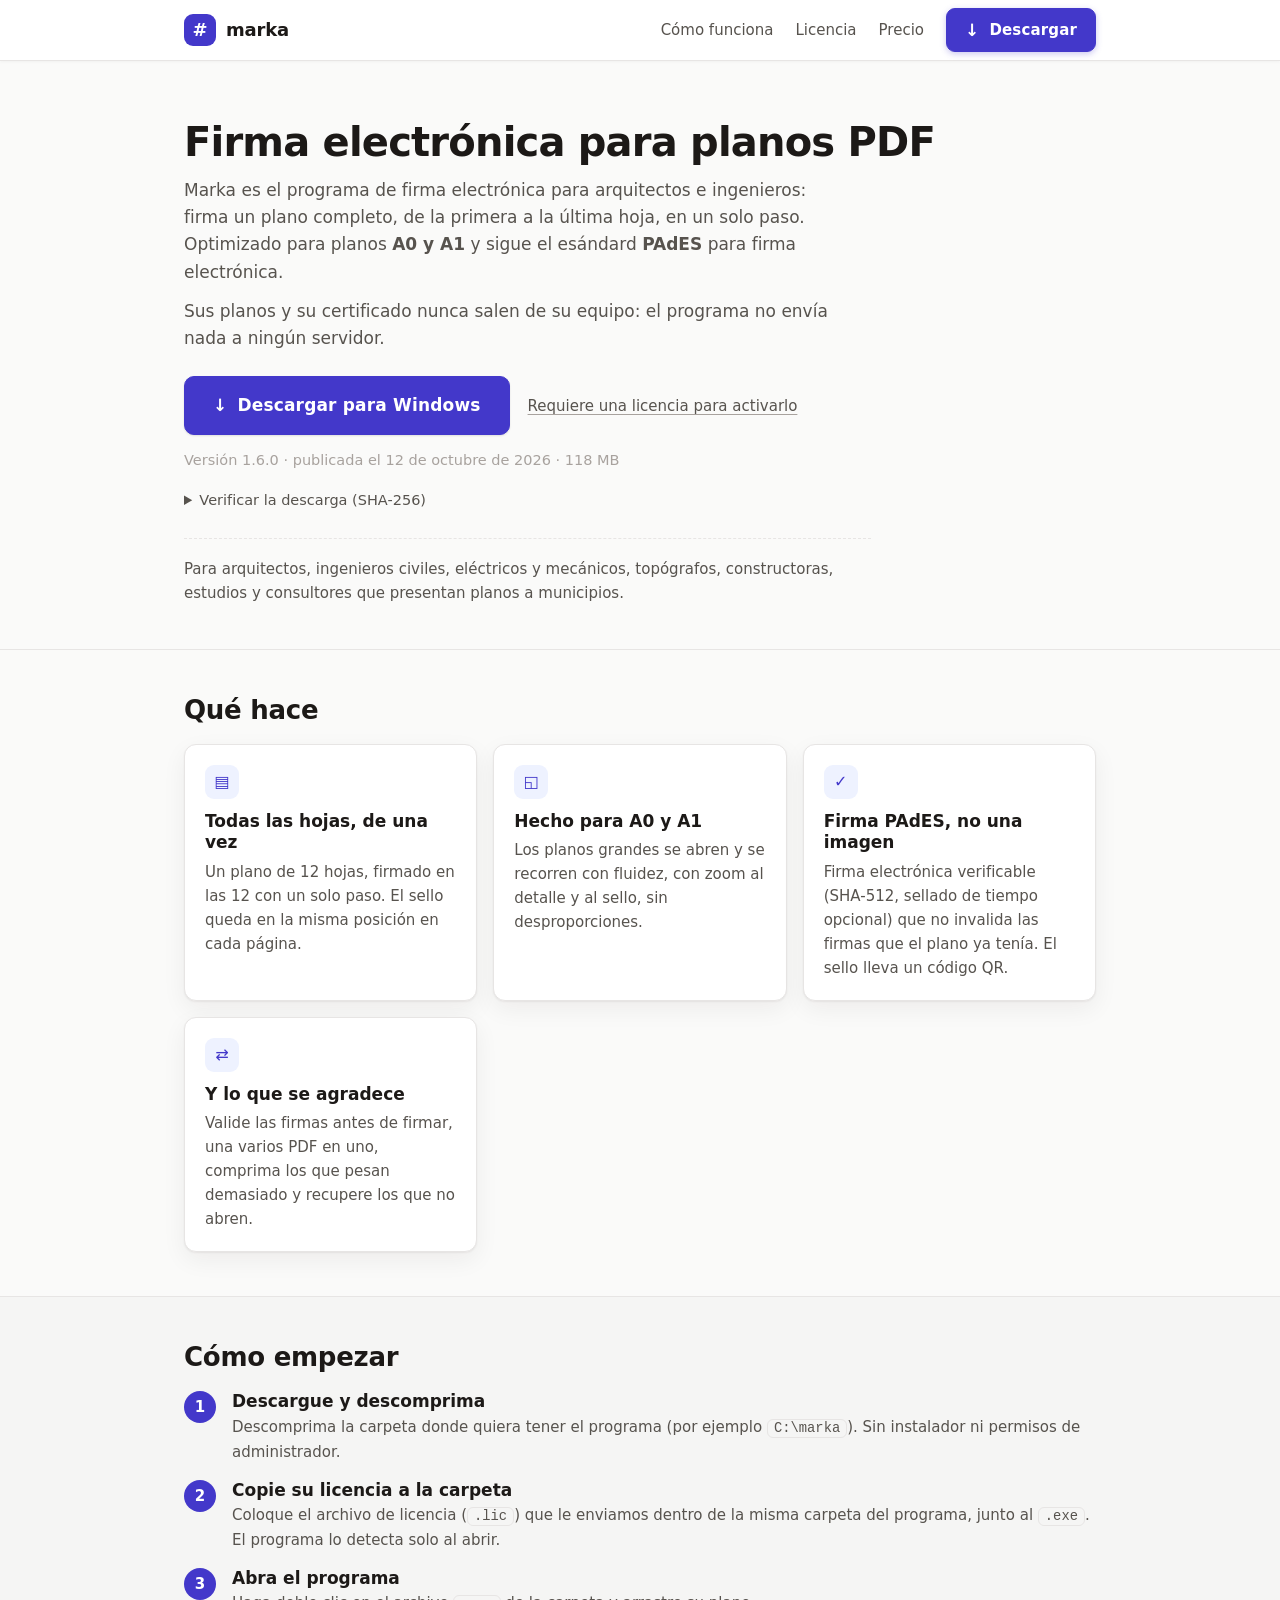
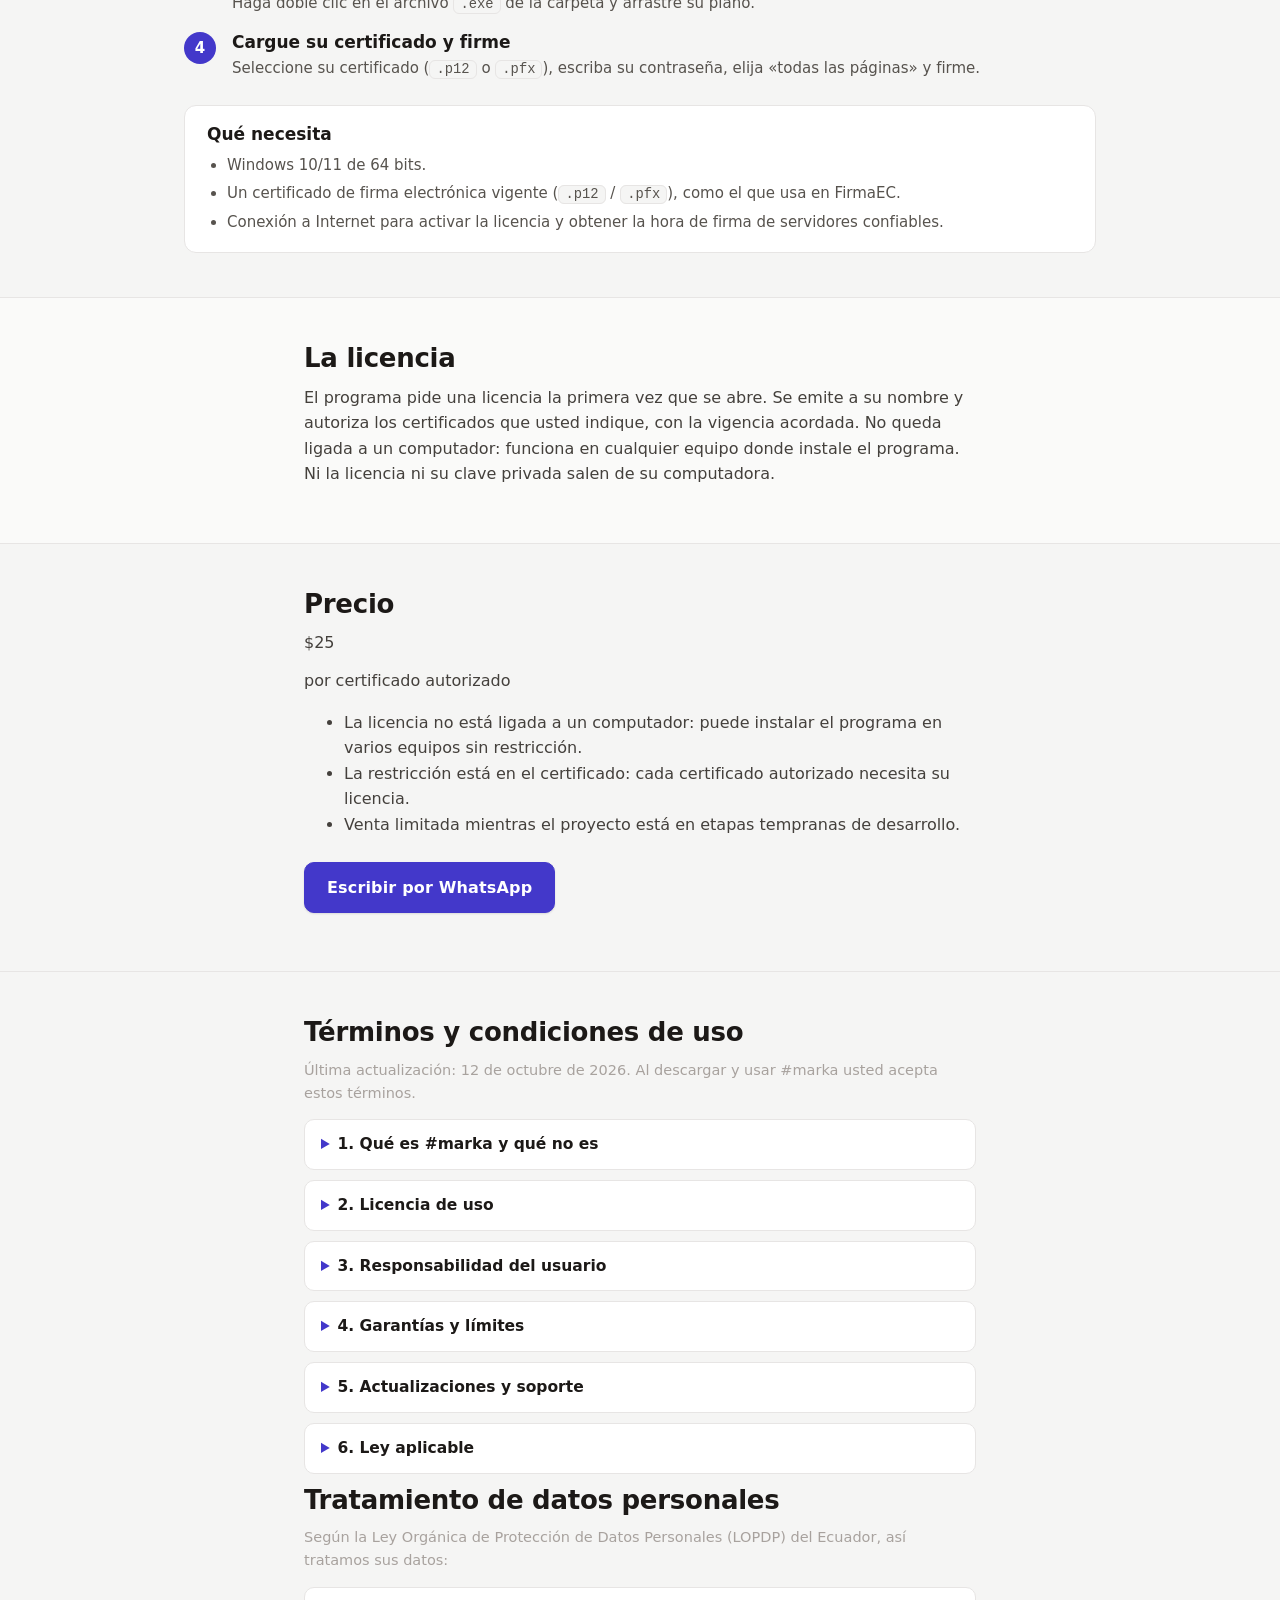
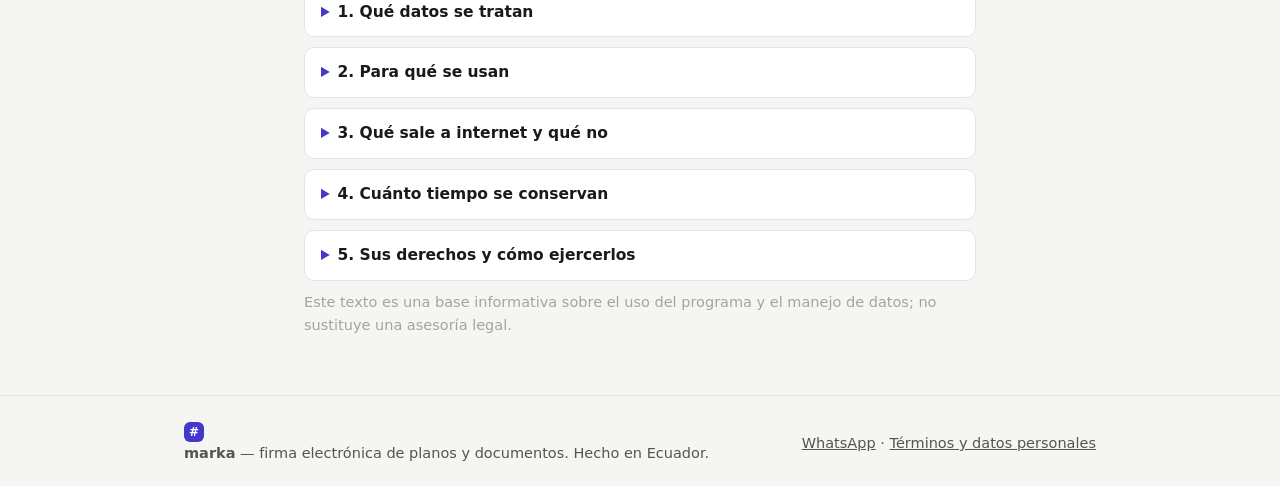
==== commit f5ca58a4: "Ajustes de texto del sitio: hero, requisitos y terminos" ====
--- a/index.html
+++ b/index.html
@@ -11,7 +11,7 @@
 <meta name="geo.region" content="EC">
 <link rel="canonical" href="https://nova-21.github.io/marka/">
 <link rel="icon" href="assets/marca.svg">
-<link rel="stylesheet" href="styles.css?v=3">
+<link rel="stylesheet" href="styles.css?v=4">
 <meta property="og:type" content="website">
 <meta property="og:locale" content="es_EC">
 <meta property="og:title" content="Firma electrónica de planos en Ecuador — #marka">
@@ -55,6 +55,7 @@
     <nav class="navegacion">
       <a href="#como">Cómo funciona</a>
       <a href="#licencia">Licencia</a>
+      <a href="#precio">Precio</a>
       <a class="boton boton-descarga" href="#" data-descarga>
         <span class="icono-descarga" aria-hidden="true">↓</span> Descargar
       </a>
@@ -66,13 +67,11 @@
 
   <section class="presentacion">
     <div class="contenido">
-      <p class="etiqueta">Firma electrónica para planos · Ecuador</p>
-      <h1>Firme todas las hojas de sus planos, sin sacarlos de su computadora.</h1>
+      <h1>Firma electrónica para planos PDF</h1>
       <p class="entrada">
-        #marka es el programa de firma electrónica para arquitectos e ingenieros: firma un plano
-        completo, de la primera a la última hoja, en un solo paso. Está hecho para planos
-        <strong>A0 y A1</strong> y usa firma <strong>PAdES</strong>, la que piden los trámites
-        municipales.
+        Marka es el programa de firma electrónica para arquitectos e ingenieros: firma un plano
+        completo, de la primera a la última hoja, en un solo paso. Optimizado para planos
+        <strong>A0 y A1</strong> y sigue el esándard <strong>PAdES</strong> para firma electrónica.
       </p>
       <p class="entrada">
         Sus planos y su certificado nunca salen de su equipo: el programa no envía nada a ningún
@@ -101,7 +100,7 @@
 
       <p class="para-quien">
         Para arquitectos, ingenieros civiles, eléctricos y mecánicos, topógrafos, constructoras,
-        estudios y consultores que presentan planos en ventanilla.
+        estudios y consultores que presentan planos a municipios.
       </p>
     </div>
   </section>
@@ -158,12 +157,21 @@
         <li>
           <span class="numero">2</span>
           <div>
+            <h3>Copie su licencia a la carpeta</h3>
+            <p>Coloque el archivo de licencia (<code>.lic</code>) que le enviamos dentro de la
+              misma carpeta del programa, junto al <code>.exe</code>. El programa lo detecta
+              solo al abrir.</p>
+          </div>
+        </li>
+        <li>
+          <span class="numero">3</span>
+          <div>
             <h3>Abra el programa</h3>
             <p>Haga doble clic en el archivo <code>.exe</code> de la carpeta y arrastre su plano.</p>
           </div>
         </li>
         <li>
-          <span class="numero">3</span>
+          <span class="numero">4</span>
           <div>
             <h3>Cargue su certificado y firme</h3>
             <p>Seleccione su certificado (<code>.p12</code> o <code>.pfx</code>), escriba su
@@ -175,11 +183,10 @@
       <div class="requisitos">
         <h3>Qué necesita</h3>
         <ul>
-          <li>Windows 10 u 11 de 64 bits.</li>
+          <li>Windows 10/11 de 64 bits.</li>
           <li>Un certificado de firma electrónica vigente (<code>.p12</code> / <code>.pfx</code>),
             como el que usa en FirmaEC.</li>
-          <li>Internet solo para activar la licencia la primera vez (y para el sellado de tiempo,
-            si lo activa).</li>
+          <li> Conexión a Internet para activar la licencia y obtener la hora de firma de servidores confiables.</li>
         </ul>
       </div>
     </div>
@@ -189,14 +196,31 @@
     <div class="contenido angosto">
       <h2>La licencia</h2>
       <p>
-        El programa pide un código de licencia la primera vez que se abre. Se emite a su nombre,
-        queda ligado al equipo donde lo activa y tiene una vigencia clara. Ni el código ni su clave
-        privada salen de su computadora.
-      </p>
+        El programa pide una licencia la primera vez que se abre. Se emite a su nombre y autoriza
+        los certificados que usted indique, con la vigencia acordada. No queda ligada a un
+        computador: funciona en cualquier equipo donde instale el programa. Ni la licencia ni su
+        clave privada salen de su computadora.
+      </p>
+    </div>
+  </section>
+
+  <section id="precio" class="bloque bloque-suave">
+    <div class="contenido angosto">
+      <h2>Precio</h2>
+      <div class="precio">
+        <p class="precio-valor">$25</p>
+        <p class="precio-unidad">por certificado autorizado</p>
+      </div>
+      <ul class="precio-notas">
+        <li>La licencia no está ligada a un computador: puede instalar el programa en varios
+          equipos sin restricción.</li>
+        <li>La restricción está en el certificado: cada certificado autorizado necesita su
+          licencia.</li>
+        <li>Venta limitada mientras el proyecto está en etapas tempranas de desarrollo.</li>
+      </ul>
       <div class="acciones">
-        <a class="boton" id="whatsapp" href="#">Escribir por WhatsApp</a>
-      </div>
-      <p class="nota">Escríbanos y se la enviamos con las instrucciones.</p>
+        <a class="boton" id="whatsapp-precio" href="#">Escribir por WhatsApp</a>
+      </div>
     </div>
   </section>
 
@@ -221,6 +245,8 @@
           #marka ayuda a firmar y a comprobar firmas, pero <strong>no garantiza que un tercero</strong>
           (un municipio, una entidad pública o un cliente) acepte un documento: cada institución tiene
           sus propios requisitos.
+
+          Para mayor certeza en la validación de firmas, usar FirmaEC. 
         </p>
       </details>
 
@@ -228,9 +254,8 @@
         <summary>2. Licencia de uso</summary>
         <p>
           El programa se <strong>licencia, no se vende</strong>. La licencia es personal, para el
-          equipo o los equipos que se indiquen al emitirla, y por el tiempo de vigencia acordado. No
-          se permite redistribuir el programa, revenderlo, ni usar una licencia en un equipo para el
-          que no fue emitida.
+           o los certificados que se indiquen al emitirla, y por el tiempo de vigencia acordado. No
+          se permite redistribuir el programa, revenderlo, ni editarlo.
         </p>
       </details>
 
@@ -239,8 +264,8 @@
         <p>
           Usted es responsable de usar el programa conforme a la ley y a los requisitos de cada
           institución, de mantener la custodia de su certificado y de su contraseña, y del contenido
-          de los documentos que firma. El programa nunca tiene acceso a su clave privada ni la
-          envía a ninguna parte.
+          de los documentos que firma. El programa nunca
+          envía información a servidores externos.
         </p>
       </details>
 
@@ -249,7 +274,7 @@
         <p>
           El programa se entrega <strong>«tal como está»</strong>. Se prueba cada versión antes de
           publicarla (incluido que el ejecutable arranque), pero no se garantiza que funcione sin
-          interrupciones ni que sirva para un propósito específico. En la medida en que la ley lo
+          interrupciones ni que sirva para un propósito específico, el proyecto se encuentra en estado de desarrollo y venta al público limitada. En la medida en que la ley lo
           permita, la responsabilidad total del proveedor se limita al valor pagado por la licencia.
         </p>
       </details>
@@ -283,7 +308,7 @@
         <ul>
           <li><strong>Para emitir la licencia:</strong> su nombre o razón social, su número de
             cédula o RUC si lo proporciona, un contacto para darle soporte y la huella digital
-            (impresión) de su certificado, que es lo que ata la licencia a su equipo.</li>
+            (impresión) de su certificado, que es lo que ata la licencia a su identidad.</li>
           <li><strong>Dentro del programa:</strong> el certificado y su contraseña quedan
             guardados en su computadora, para no tener que escribirlos cada vez. No se envían a
             ninguna parte.</li>
@@ -305,9 +330,7 @@
         <summary>3. Qué sale a internet y qué no</summary>
         <p>
           Nada de sus planos ni de sus documentos. Lo único que puede salir es: el mensaje de
-          WhatsApp que usted mismo envía si pide soporte, y —si activa el sellado de tiempo— el
-          resumen del documento que se envía a la autoridad de sellado para obtener la marca de
-          tiempo. En ese caso viaja una huella del documento, no el documento.
+          WhatsApp que usted mismo envía si pide soporte.
         </p>
       </details>
 
@@ -315,7 +338,7 @@
         <summary>4. Cuánto tiempo se conservan</summary>
         <p>
           Los datos de la licencia se conservan mientras esté vigente y hasta dos años después, para
-          poder verificar una renovación o un reemplazo de equipo. Si pide su eliminación antes, se
+          poder verificar una renovación. Si pide su eliminación antes, se
           borran, salvo aquello que la ley obligue a conservar.
         </p>
       </details>
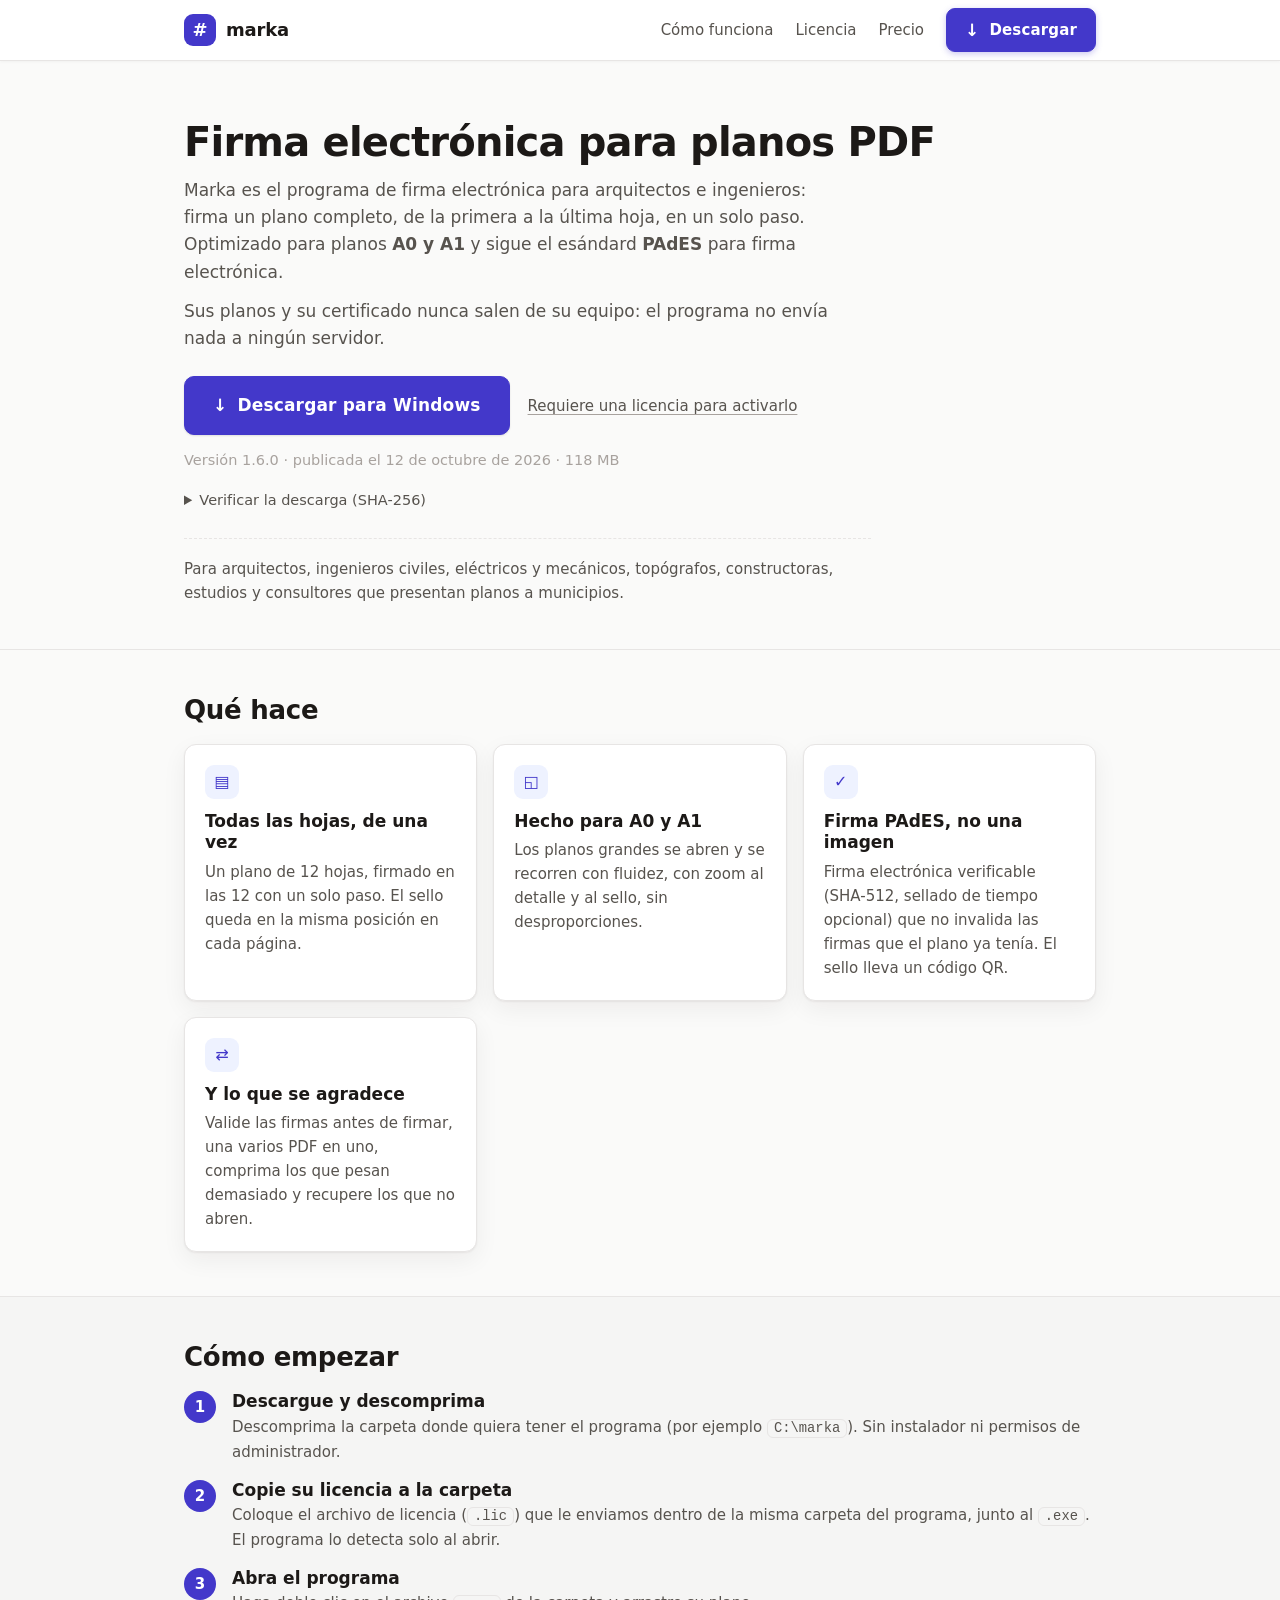
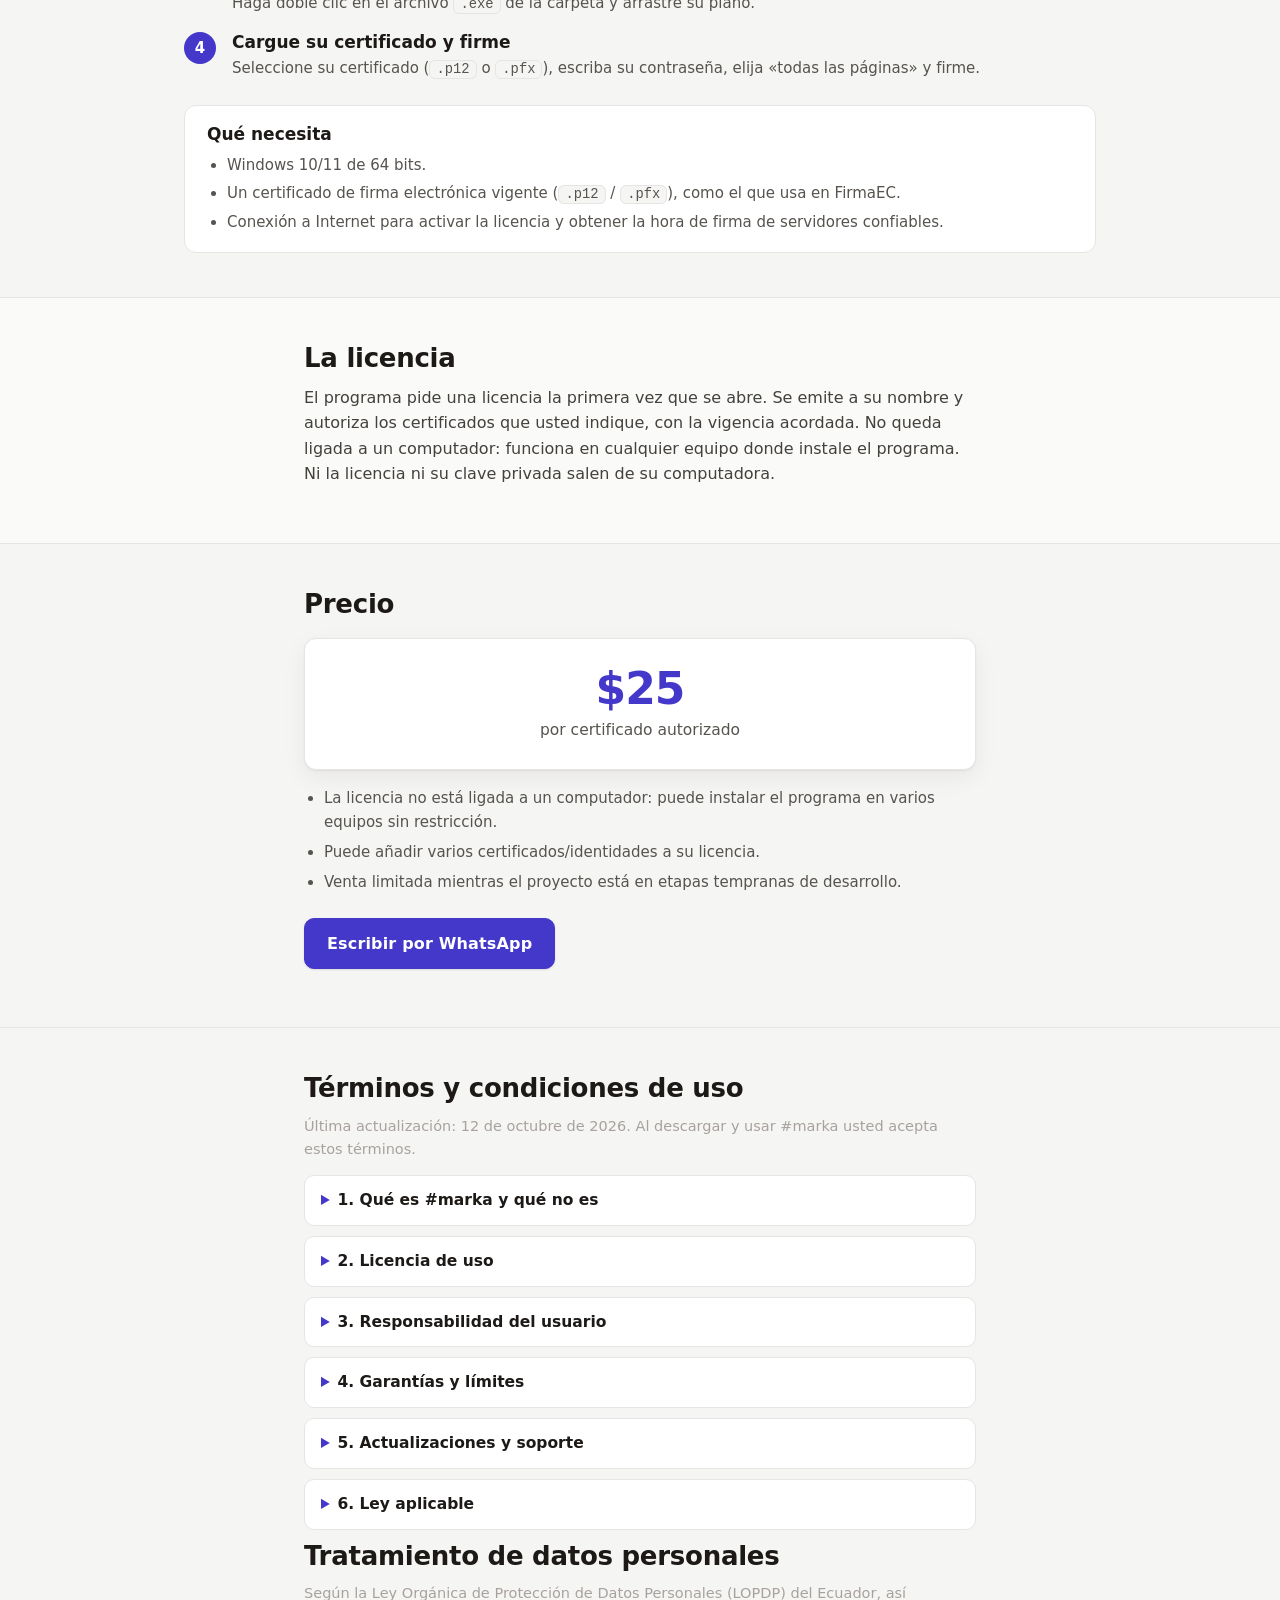
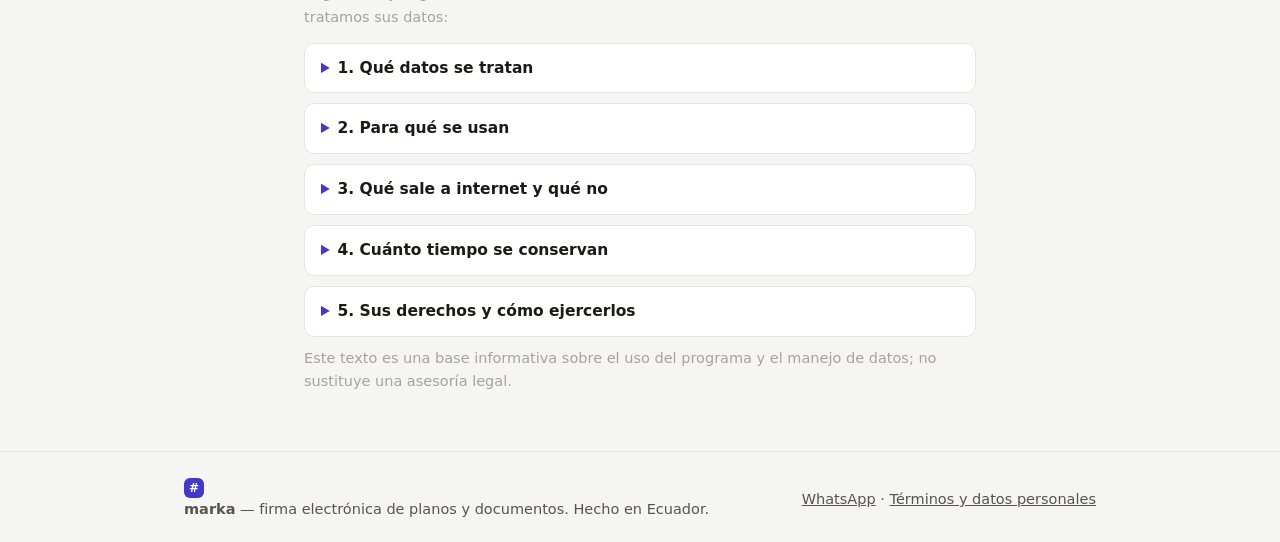
==== commit a99e1d6e: "Precio: la nota pasa a decir que puede anadir varios certificados a la licencia" ====
--- a/index.html
+++ b/index.html
@@ -214,8 +214,7 @@
       <ul class="precio-notas">
         <li>La licencia no está ligada a un computador: puede instalar el programa en varios
           equipos sin restricción.</li>
-        <li>La restricción está en el certificado: cada certificado autorizado necesita su
-          licencia.</li>
+        <li>Puede añadir varios certificados/identidades a su licencia.</li>
         <li>Venta limitada mientras el proyecto está en etapas tempranas de desarrollo.</li>
       </ul>
       <div class="acciones">
--- a/styles.css
+++ b/styles.css
@@ -242,6 +242,38 @@
 
 .nota { margin-top: 14px; color: var(--muted); font-size: 14.5px; }
 
+/* ── precio ──────────────────────────────────────────────────── */
+
+.precio {
+  background: var(--blanco);
+  border: 1px solid var(--superficie-2);
+  border-radius: var(--radio);
+  padding: 26px 30px;
+  box-shadow: var(--sombra);
+  text-align: center;
+  margin: 18px 0 16px;
+}
+
+.precio-valor {
+  font-size: 44px;
+  font-weight: 700;
+  color: var(--primary);
+  line-height: 1.1;
+  margin: 0;
+  letter-spacing: -.02em;
+}
+
+.precio-unidad { color: var(--secondary); font-size: 15.5px; margin: 4px 0 0; }
+
+.precio-notas {
+  margin: 0 0 4px;
+  padding-left: 20px;
+  color: var(--secondary);
+  font-size: 15px;
+}
+
+.precio-notas li + li { margin-top: 6px; }
+
 /* ── legal ───────────────────────────────────────────────────── */
 
 .nota-legal { color: var(--muted); font-size: 14.5px; margin: 0 0 14px; }
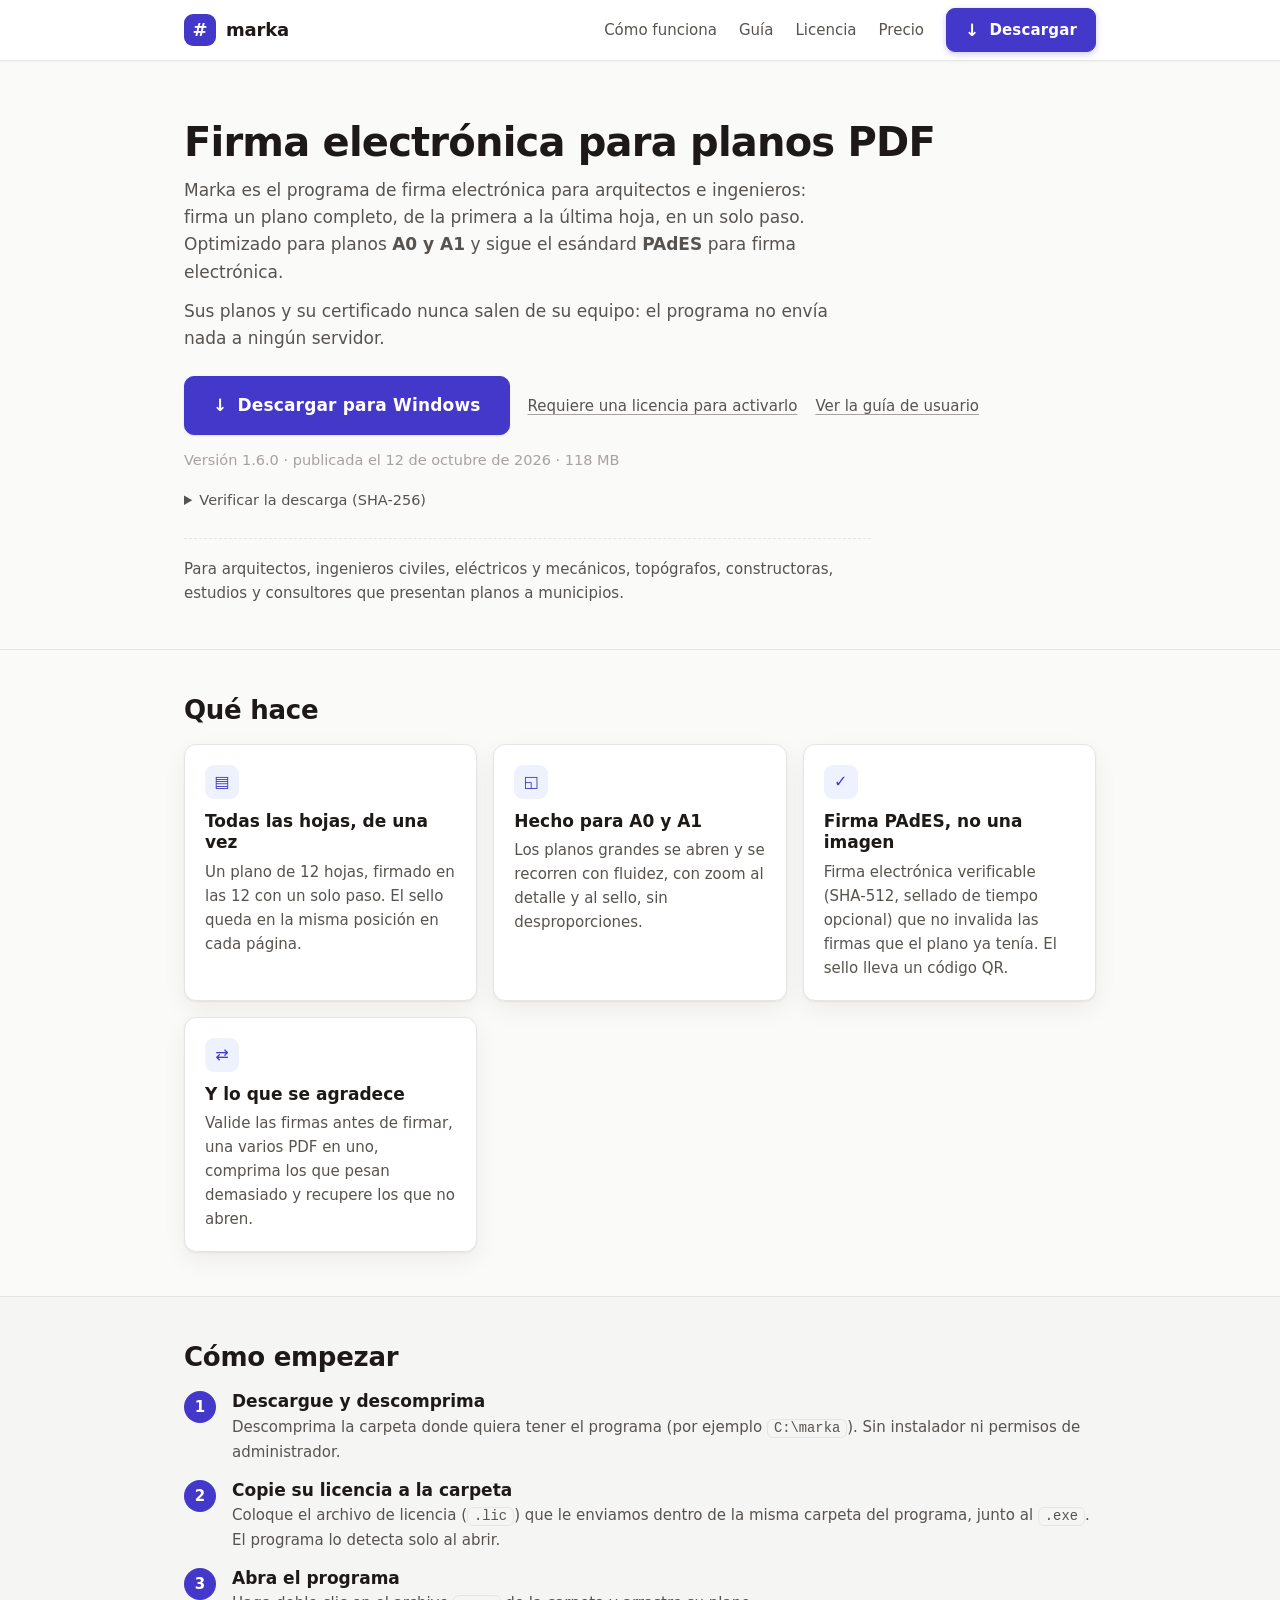
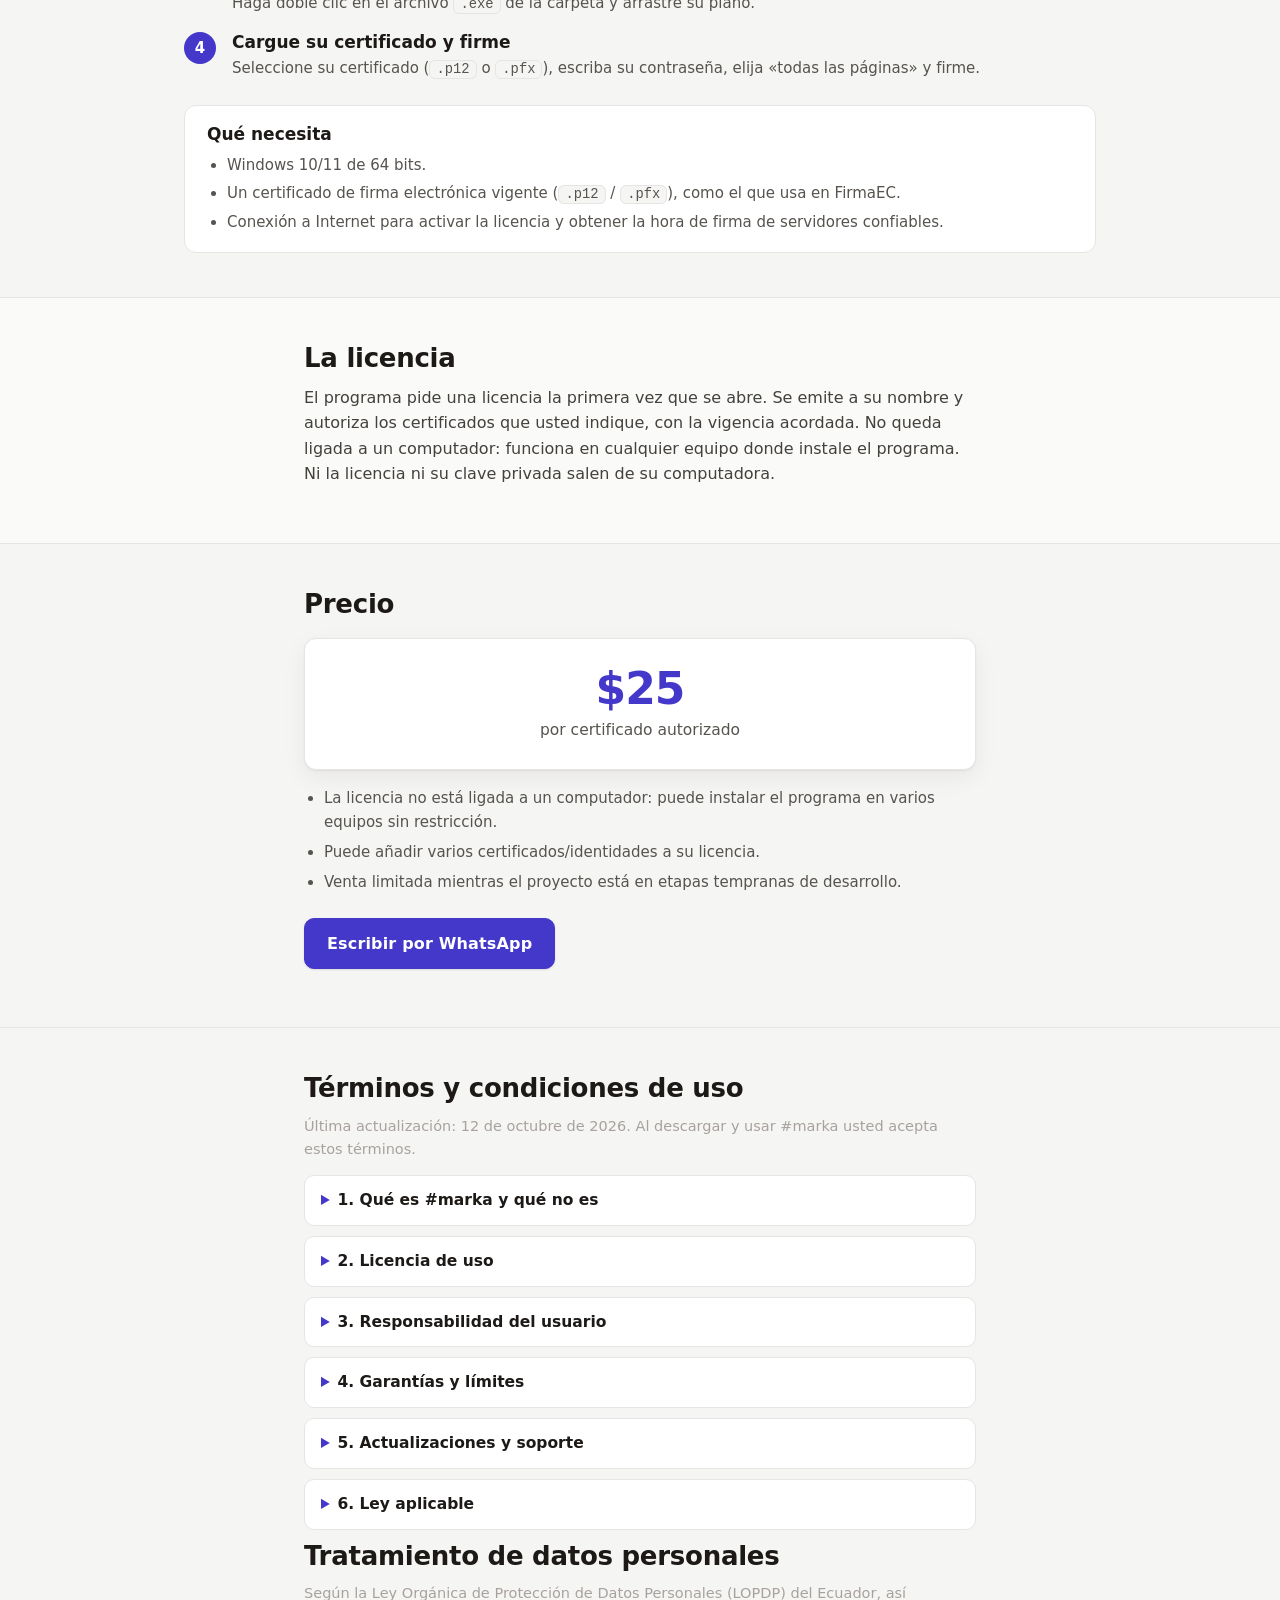
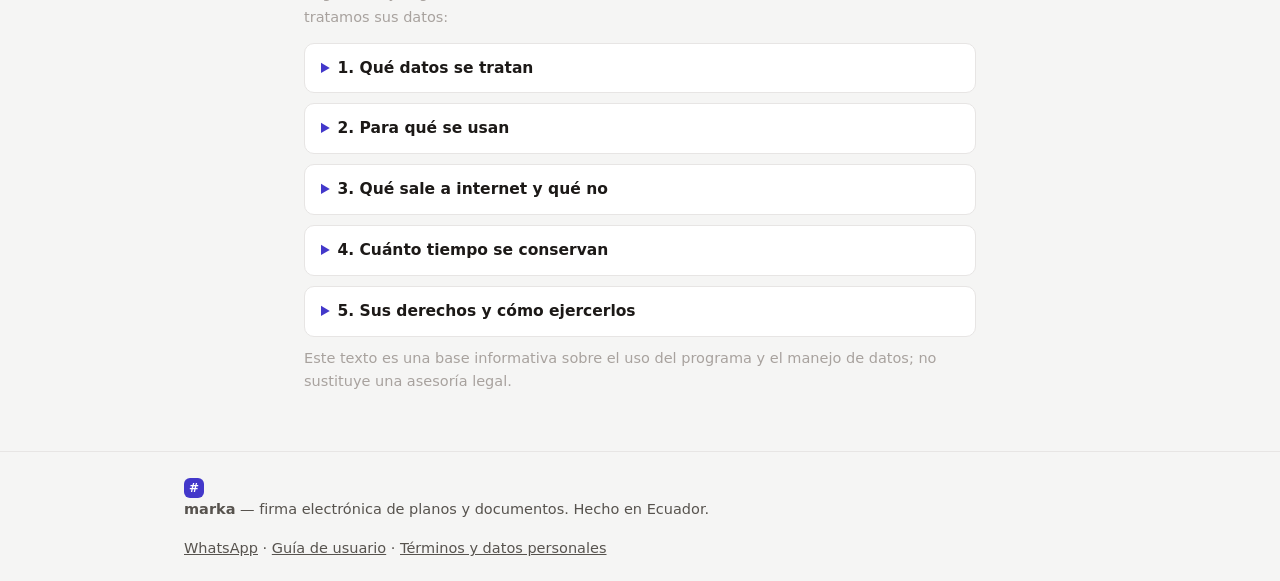
==== commit 5848071b: "Guia de usuario como pagina del sitio, con imagenes y videos; enlaces desde portada" ====
--- a/index.html
+++ b/index.html
@@ -54,6 +54,7 @@
     </a>
     <nav class="navegacion">
       <a href="#como">Cómo funciona</a>
+      <a href="guia.html">Guía</a>
       <a href="#licencia">Licencia</a>
       <a href="#precio">Precio</a>
       <a class="boton boton-descarga" href="#" data-descarga>
@@ -84,6 +85,7 @@
           Descargar para Windows
         </a>
         <a class="enlace-secundario" href="#licencia">Requiere una licencia para activarlo</a>
+        <a class="enlace-secundario" href="guia.html">Ver la guía de usuario</a>
       </div>
 
       <p class="detalle-version">
@@ -367,7 +369,7 @@
       <span class="logo logo-chico" aria-hidden="true">#</span>
       <strong>marka</strong> — firma electrónica de planos y documentos. Hecho en Ecuador.
     </p>
-    <p><a id="whatsapp-pie" href="#">WhatsApp</a> · <a href="#legal">Términos y datos personales</a></p>
+    <p><a id="whatsapp-pie" href="#">WhatsApp</a> · <a href="guia.html">Guía de usuario</a> · <a href="#legal">Términos y datos personales</a></p>
   </div>
 </footer>
 
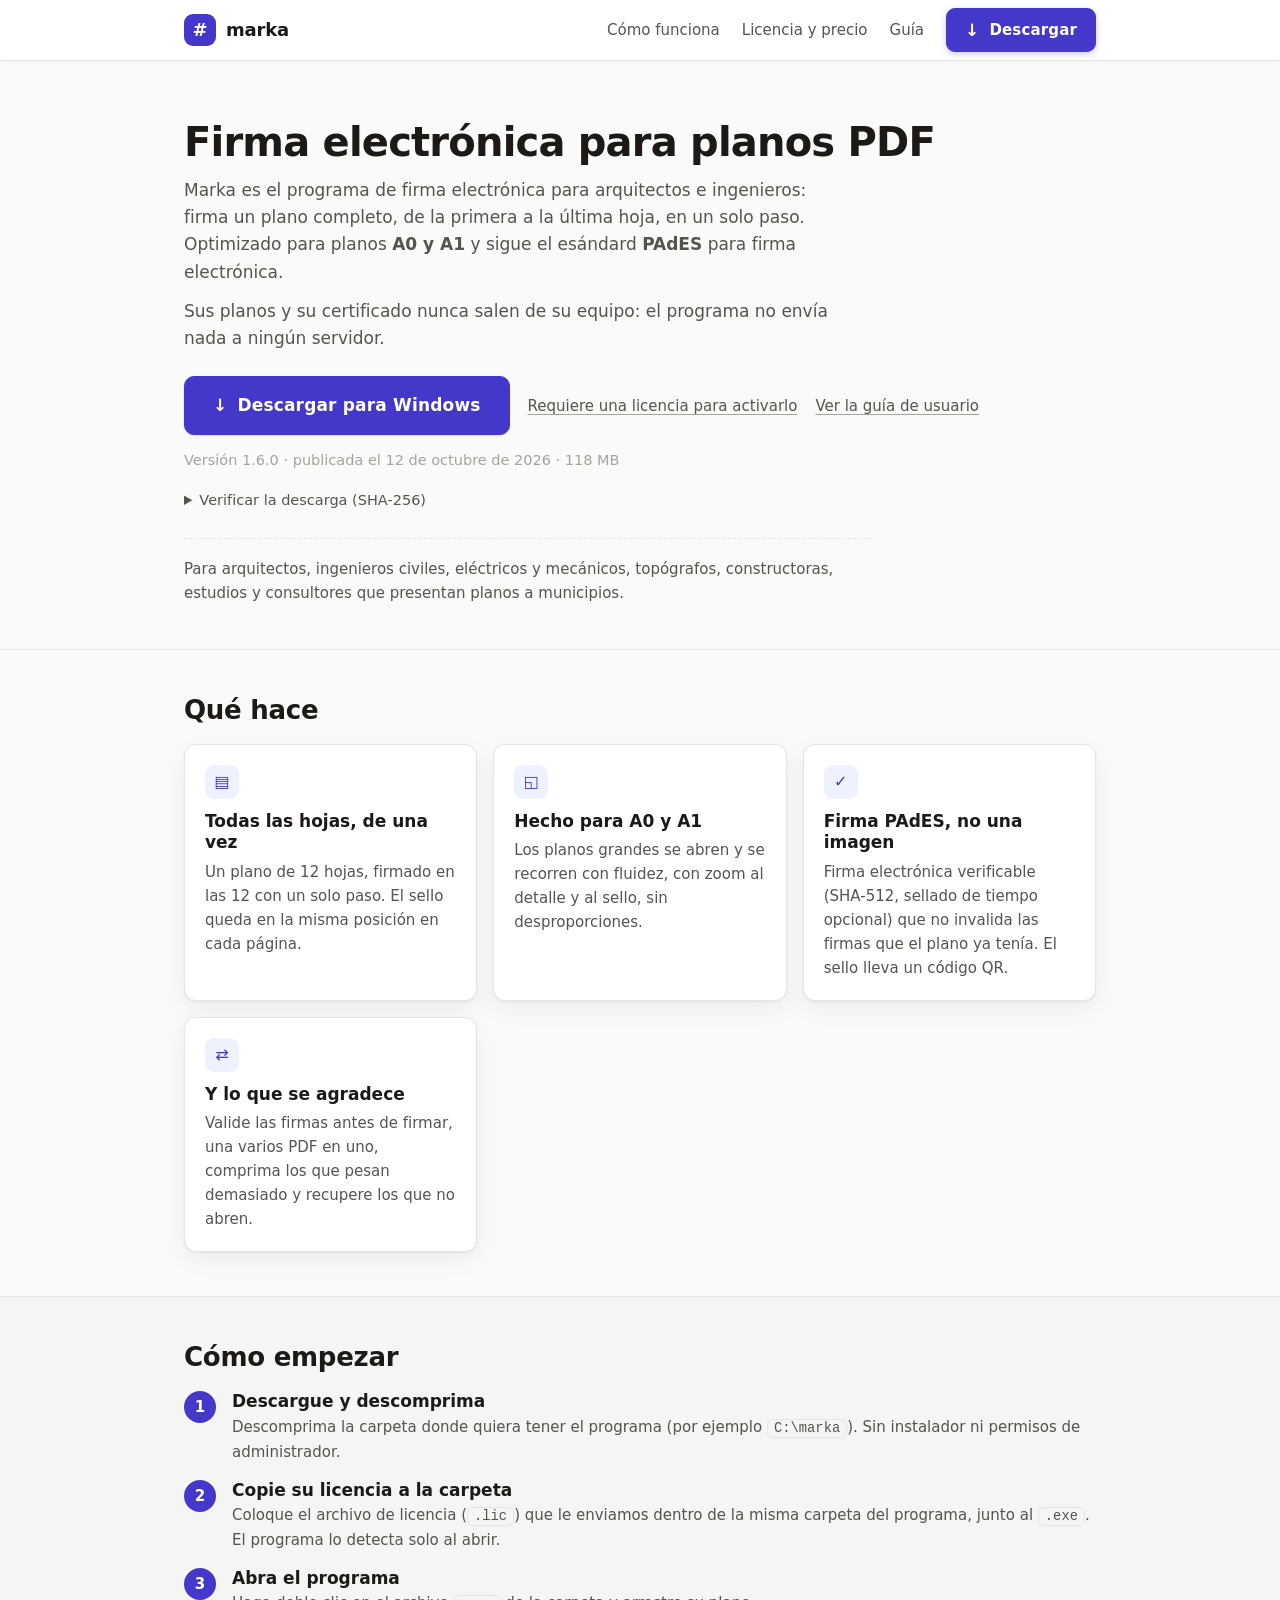
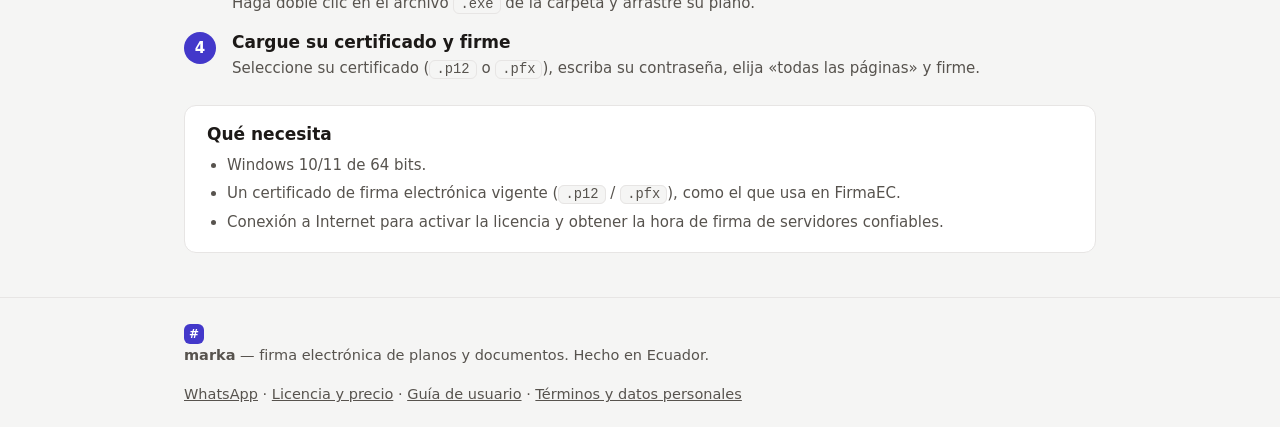
==== commit 7a23c307: "Sitio en cuatro paginas: portada corta, licencia y precio, terminos y datos, guia" ====
--- a/index.html
+++ b/index.html
@@ -11,7 +11,7 @@
 <meta name="geo.region" content="EC">
 <link rel="canonical" href="https://nova-21.github.io/marka/">
 <link rel="icon" href="assets/marca.svg">
-<link rel="stylesheet" href="styles.css?v=4">
+<link rel="stylesheet" href="styles.css?v=5">
 <meta property="og:type" content="website">
 <meta property="og:locale" content="es_EC">
 <meta property="og:title" content="Firma electrónica de planos en Ecuador — #marka">
@@ -53,10 +53,9 @@
       <span class="marca-texto">marka</span>
     </a>
     <nav class="navegacion">
-      <a href="#como">Cómo funciona</a>
+      <a href="index.html#como">Cómo funciona</a>
+      <a href="licencia.html">Licencia y precio</a>
       <a href="guia.html">Guía</a>
-      <a href="#licencia">Licencia</a>
-      <a href="#precio">Precio</a>
       <a class="boton boton-descarga" href="#" data-descarga>
         <span class="icono-descarga" aria-hidden="true">↓</span> Descargar
       </a>
@@ -84,7 +83,7 @@
           <span class="icono-descarga" aria-hidden="true">↓</span>
           Descargar para Windows
         </a>
-        <a class="enlace-secundario" href="#licencia">Requiere una licencia para activarlo</a>
+        <a class="enlace-secundario" href="licencia.html">Requiere una licencia para activarlo</a>
         <a class="enlace-secundario" href="guia.html">Ver la guía de usuario</a>
       </div>
 
@@ -194,173 +193,6 @@
     </div>
   </section>
 
-  <section id="licencia" class="bloque">
-    <div class="contenido angosto">
-      <h2>La licencia</h2>
-      <p>
-        El programa pide una licencia la primera vez que se abre. Se emite a su nombre y autoriza
-        los certificados que usted indique, con la vigencia acordada. No queda ligada a un
-        computador: funciona en cualquier equipo donde instale el programa. Ni la licencia ni su
-        clave privada salen de su computadora.
-      </p>
-    </div>
-  </section>
-
-  <section id="precio" class="bloque bloque-suave">
-    <div class="contenido angosto">
-      <h2>Precio</h2>
-      <div class="precio">
-        <p class="precio-valor">$25</p>
-        <p class="precio-unidad">por certificado autorizado</p>
-      </div>
-      <ul class="precio-notas">
-        <li>La licencia no está ligada a un computador: puede instalar el programa en varios
-          equipos sin restricción.</li>
-        <li>Puede añadir varios certificados/identidades a su licencia.</li>
-        <li>Venta limitada mientras el proyecto está en etapas tempranas de desarrollo.</li>
-      </ul>
-      <div class="acciones">
-        <a class="boton" id="whatsapp-precio" href="#">Escribir por WhatsApp</a>
-      </div>
-    </div>
-  </section>
-
-  <section id="legal" class="bloque bloque-suave">
-    <div class="contenido angosto">
-      <h2>Términos y condiciones de uso</h2>
-      <p class="nota-legal">
-        Última actualización: <span id="fecha-legal">2026</span>. Al descargar y usar #marka usted
-        acepta estos términos.
-      </p>
-
-      <details class="legal">
-        <summary>1. Qué es #marka y qué no es</summary>
-        <p>
-          #marka es un <strong>programa de firma electrónica de documentos</strong> para Windows.
-          <strong>No es una entidad de certificación</strong> ni emite certificados de firma
-          electrónica: la validez de una firma depende del certificado del firmante y de la entidad
-          autorizada que lo emitió, conforme a la Ley de Comercio Electrónico, Firmas Electrónicas y
-          Mensajes de Datos del Ecuador.
-        </p>
-        <p>
-          #marka ayuda a firmar y a comprobar firmas, pero <strong>no garantiza que un tercero</strong>
-          (un municipio, una entidad pública o un cliente) acepte un documento: cada institución tiene
-          sus propios requisitos.
-
-          Para mayor certeza en la validación de firmas, usar FirmaEC. 
-        </p>
-      </details>
-
-      <details class="legal">
-        <summary>2. Licencia de uso</summary>
-        <p>
-          El programa se <strong>licencia, no se vende</strong>. La licencia es personal, para el
-           o los certificados que se indiquen al emitirla, y por el tiempo de vigencia acordado. No
-          se permite redistribuir el programa, revenderlo, ni editarlo.
-        </p>
-      </details>
-
-      <details class="legal">
-        <summary>3. Responsabilidad del usuario</summary>
-        <p>
-          Usted es responsable de usar el programa conforme a la ley y a los requisitos de cada
-          institución, de mantener la custodia de su certificado y de su contraseña, y del contenido
-          de los documentos que firma. El programa nunca
-          envía información a servidores externos.
-        </p>
-      </details>
-
-      <details class="legal">
-        <summary>4. Garantías y límites</summary>
-        <p>
-          El programa se entrega <strong>«tal como está»</strong>. Se prueba cada versión antes de
-          publicarla (incluido que el ejecutable arranque), pero no se garantiza que funcione sin
-          interrupciones ni que sirva para un propósito específico, el proyecto se encuentra en estado de desarrollo y venta al público limitada. En la medida en que la ley lo
-          permita, la responsabilidad total del proveedor se limita al valor pagado por la licencia.
-        </p>
-      </details>
-
-      <details class="legal">
-        <summary>5. Actualizaciones y soporte</summary>
-        <p>
-          Las versiones nuevas se publican en este sitio y se pueden descargar con la misma licencia
-          mientras esté vigente. El soporte se atiende por WhatsApp. No hay obligación de entregar
-          una versión futura ni de dar soporte más allá de la vigencia de la licencia.
-        </p>
-      </details>
-
-      <details class="legal">
-        <summary>6. Ley aplicable</summary>
-        <p>
-          Estos términos se rigen por las leyes de la <strong>República del Ecuador</strong>. Para
-          cualquier controversia, las partes se someten a los jueces y tribunales competentes del
-          domicilio del proveedor (Cuenca, Ecuador).
-        </p>
-      </details>
-
-      <h2 id="datos">Tratamiento de datos personales</h2>
-      <p class="nota-legal">
-        Según la Ley Orgánica de Protección de Datos Personales (LOPDP) del Ecuador, así tratamos sus
-        datos:
-      </p>
-
-      <details class="legal">
-        <summary>1. Qué datos se tratan</summary>
-        <ul>
-          <li><strong>Para emitir la licencia:</strong> su nombre o razón social, su número de
-            cédula o RUC si lo proporciona, un contacto para darle soporte y la huella digital
-            (impresión) de su certificado, que es lo que ata la licencia a su identidad.</li>
-          <li><strong>Dentro del programa:</strong> el certificado y su contraseña quedan
-            guardados en su computadora, para no tener que escribirlos cada vez. No se envían a
-            ninguna parte.</li>
-          <li><strong>Los documentos que firma:</strong> #marka no los envía a ningún servidor ni los
-            conserva.</li>
-        </ul>
-      </details>
-
-      <details class="legal">
-        <summary>2. Para qué se usan</summary>
-        <p>
-          Únicamente para entregar y activar la licencia, dar soporte cuando usted lo solicita y
-          avisarle de versiones nuevas o vencimientos. <strong>No se venden ni se comparten con
-          terceros</strong>, salvo obligación legal.
-        </p>
-      </details>
-
-      <details class="legal">
-        <summary>3. Qué sale a internet y qué no</summary>
-        <p>
-          Nada de sus planos ni de sus documentos. Lo único que puede salir es: el mensaje de
-          WhatsApp que usted mismo envía si pide soporte.
-        </p>
-      </details>
-
-      <details class="legal">
-        <summary>4. Cuánto tiempo se conservan</summary>
-        <p>
-          Los datos de la licencia se conservan mientras esté vigente y hasta dos años después, para
-          poder verificar una renovación. Si pide su eliminación antes, se
-          borran, salvo aquello que la ley obligue a conservar.
-        </p>
-      </details>
-
-      <details class="legal">
-        <summary>5. Sus derechos y cómo ejercerlos</summary>
-        <p>
-          Puede pedir acceso, rectificación, actualización o eliminación de sus datos, y oponerse a
-          recibir avisos. Se solicita por el mismo WhatsApp de soporte y se responde dentro de los
-          plazos que fija la ley. El responsable del tratamiento es el titular del software #marka
-          (Ecuador).
-        </p>
-      </details>
-
-      <p class="nota-legal">
-        Este texto es una base informativa sobre el uso del programa y el manejo de datos; no
-        sustituye una asesoría legal.
-      </p>
-    </div>
-  </section>
-
 </main>
 
 <footer>
@@ -369,7 +201,7 @@
       <span class="logo logo-chico" aria-hidden="true">#</span>
       <strong>marka</strong> — firma electrónica de planos y documentos. Hecho en Ecuador.
     </p>
-    <p><a id="whatsapp-pie" href="#">WhatsApp</a> · <a href="guia.html">Guía de usuario</a> · <a href="#legal">Términos y datos personales</a></p>
+    <p><a id="whatsapp-pie" href="#">WhatsApp</a> · <a href="licencia.html">Licencia y precio</a> · <a href="guia.html">Guía de usuario</a> · <a href="terminos.html">Términos y datos personales</a></p>
   </div>
 </footer>
 
--- a/styles.css
+++ b/styles.css
@@ -174,6 +174,12 @@
   max-width: 72ch;
 }
 
+/* ── cabecera de páginas internas ────────────────────────────── */
+
+.pagina { padding: 44px 0 32px; border-bottom: 1px solid var(--superficie-2); }
+.pagina h1 { font-size: clamp(24px, 3.4vw, 32px); margin-bottom: 8px; }
+.pagina .entrada { margin: 0; font-size: 16px; }
+
 /* ── bloques ─────────────────────────────────────────────────── */
 
 .bloque { padding: 44px 0; border-bottom: 1px solid var(--superficie-2); }
